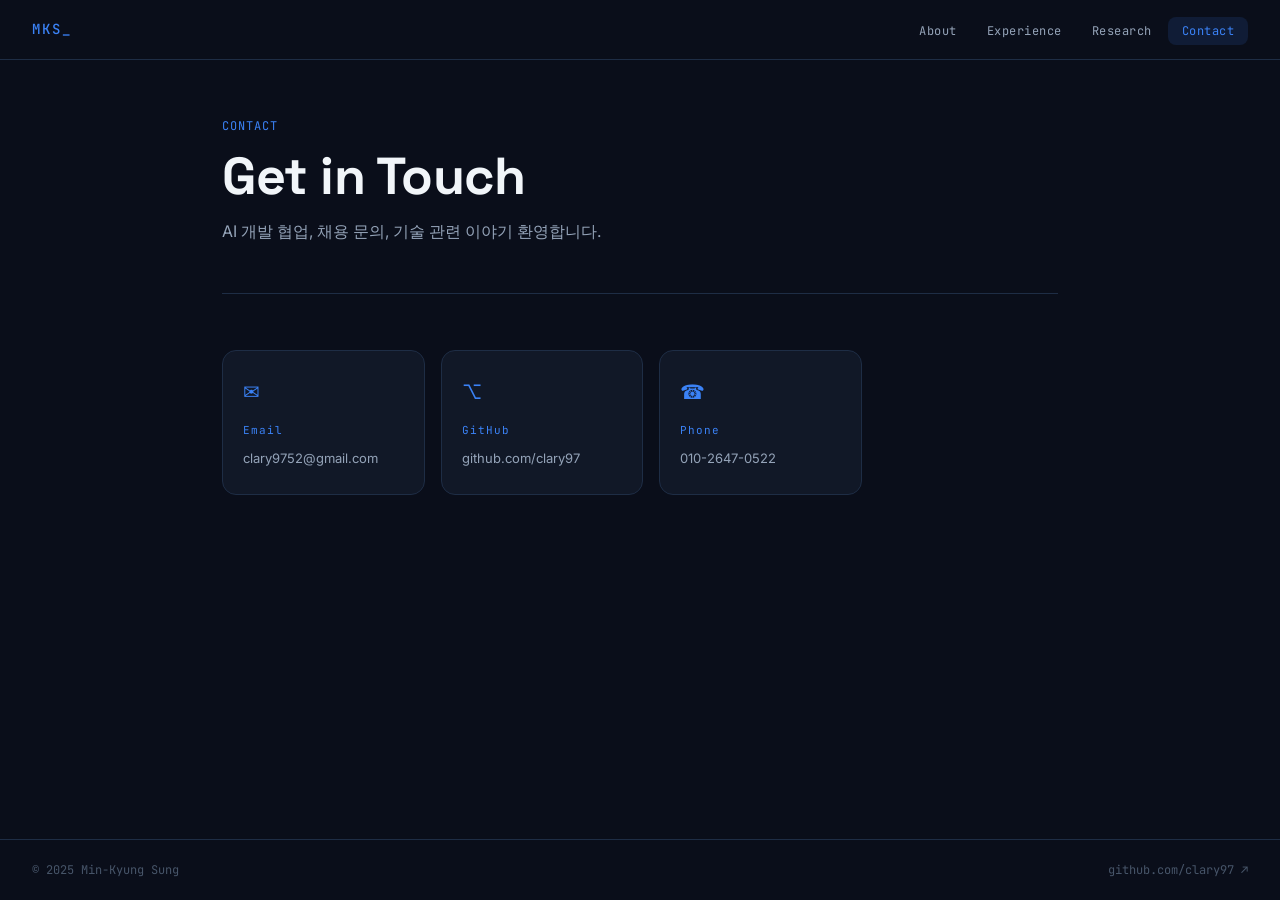
==== contact.html @ da1808c3 "Rename portfolio_contact.html to contact.html" ====
<!DOCTYPE html>
<html lang="en">
<head>
<meta charset="UTF-8">
<meta name="viewport" content="width=device-width, initial-scale=1.0">
<title>Contact — Min-Kyung Sung</title>
<link href="https://fonts.googleapis.com/css2?family=Space+Grotesk:wght@300;400;500;600;700&family=Inter:wght@300;400;500&family=JetBrains+Mono:wght@400;500&display=swap" rel="stylesheet">
<style>
/* ── TOKENS ── */
:root {
  --bg:         #0a0e1a;
  --surface:    #111827;
  --surface-2:  #1a2235;
  --border:     #1e2d45;
  --accent:     #3b82f6;
  --accent-dim: #1d4ed8;
  --accent-glow:#3b82f620;
  --text:       #f1f5f9;
  --text-mid:   #94a3b8;
  --text-faint: #475569;
  --green:      #10b981;
  --mono:       'JetBrains Mono', monospace;
  --sans:       'Inter', sans-serif;
  --display:    'Space Grotesk', sans-serif;
  --radius:     8px;
  --radius-lg:  14px;
}

*, *::before, *::after { box-sizing: border-box; margin: 0; padding: 0; }

html { scroll-behavior: smooth; }

body {
  font-family: var(--sans);
  background: var(--bg);
  color: var(--text);
  font-size: 15px;
  line-height: 1.7;
  -webkit-font-smoothing: antialiased;
  min-height: 100vh;
  display: flex;
  flex-direction: column;
}

main { flex: 1; max-width: 900px; margin: 0 auto; width: 100%; padding: 0 32px 80px; }

/* ── NAV ── */
.nav {
  display: flex;
  align-items: center;
  justify-content: space-between;
  padding: 0 32px;
  height: 60px;
  border-bottom: 1px solid var(--border);
  position: sticky;
  top: 0;
  background: var(--bg);
  z-index: 100;
  backdrop-filter: blur(8px);
}

.nav-logo {
  font-family: var(--mono);
  font-size: 14px;
  font-weight: 500;
  color: var(--accent);
  text-decoration: none;
  letter-spacing: 2px;
}

.nav-links {
  display: flex;
  gap: 2px;
  list-style: none;
}

.nav-links a {
  font-family: var(--mono);
  font-size: 12px;
  color: var(--text-mid);
  text-decoration: none;
  padding: 6px 14px;
  border-radius: var(--radius);
  transition: color 0.15s, background 0.15s;
  letter-spacing: 0.5px;
}

.nav-links a:hover { color: var(--text); background: var(--surface); }
.nav-links a.active { color: var(--accent); background: var(--accent-glow); }

.nav-toggle { display: none; background: none; border: none; color: var(--text-mid); font-size: 18px; cursor: pointer; }

/* ── CURSOR BLINK ── */
.cursor-blink {
  animation: blink 1.1s step-end infinite;
  color: var(--accent);
}
@keyframes blink { 0%, 100% { opacity: 1; } 50% { opacity: 0; } }

/* ── HERO ── */
.hero {
  padding: 80px 0 64px;
  border-bottom: 1px solid var(--border);
  margin-bottom: 64px;
}

.hero-eyebrow {
  display: flex;
  gap: 8px;
  flex-wrap: wrap;
  margin-bottom: 24px;
}

.hero-name {
  font-family: var(--display);
  font-size: clamp(40px, 7vw, 72px);
  font-weight: 700;
  line-height: 1.05;
  letter-spacing: -1px;
  color: var(--text);
  margin-bottom: 20px;
  min-height: 1.1em;
}

.hero-name .accent-char { color: var(--accent); }

.hero-sub {
  font-size: 18px;
  color: var(--text-mid);
  line-height: 1.6;
  margin-bottom: 36px;
  max-width: 480px;
}

.hero-cta {
  display: flex;
  gap: 12px;
  margin-bottom: 56px;
  flex-wrap: wrap;
}

.btn {
  font-family: var(--mono);
  font-size: 13px;
  padding: 10px 22px;
  border-radius: var(--radius);
  text-decoration: none;
  border: none;
  cursor: pointer;
  transition: all 0.15s;
  letter-spacing: 0.5px;
}

.btn-primary {
  background: var(--accent);
  color: #fff;
}
.btn-primary:hover { background: var(--accent-dim); }

.btn-ghost {
  background: transparent;
  color: var(--text-mid);
  border: 1px solid var(--border);
}
.btn-ghost:hover { border-color: var(--accent); color: var(--accent); }

.hero-stats {
  display: flex;
  align-items: center;
  gap: 32px;
}

.stat { display: flex; flex-direction: column; }
.stat-num {
  font-family: var(--display);
  font-size: 28px;
  font-weight: 700;
  color: var(--accent);
  line-height: 1;
}
.stat-label {
  font-family: var(--mono);
  font-size: 11px;
  color: var(--text-faint);
  margin-top: 4px;
  letter-spacing: 0.5px;
}
.stat-divider {
  width: 1px;
  height: 36px;
  background: var(--border);
}

/* ── SECTIONS ── */
.section {
  margin-bottom: 72px;
}

.section-label {
  font-size: 10.5px;
  color: var(--text-faint);
  letter-spacing: 3px;
  margin-bottom: 28px;
  border-bottom: 1px solid var(--border);
  padding-bottom: 10px;
}

/* ── PAGE HERO ── */
.page-hero {
  padding: 56px 0 48px;
  border-bottom: 1px solid var(--border);
  margin-bottom: 56px;
}

.page-eyebrow {
  font-size: 12px;
  color: var(--accent);
  letter-spacing: 1px;
  margin-bottom: 12px;
}

.page-title {
  font-family: var(--display);
  font-size: clamp(32px, 5vw, 52px);
  font-weight: 700;
  line-height: 1.1;
  letter-spacing: -0.5px;
}

.page-subtitle {
  font-size: 16px;
  color: var(--text-mid);
  margin-top: 12px;
}

/* ── PROFILE ── */
.profile-grid {
  display: grid;
  grid-template-columns: 1fr 260px;
  gap: 48px;
  align-items: start;
}

.profile-text p {
  color: var(--text-mid);
  margin-bottom: 14px;
  font-size: 15px;
  line-height: 1.75;
}

.profile-text em { font-style: italic; color: var(--text); }

.profile-motto {
  color: var(--text) !important;
  font-size: 14px !important;
  border-left: 2px solid var(--accent);
  padding-left: 16px !important;
  margin-top: 24px !important;
}

.profile-meta { display: flex; flex-direction: column; gap: 24px; }

.meta-block {
  border: 1px solid var(--border);
  border-radius: var(--radius-lg);
  padding: 16px 18px;
  background: var(--surface);
}

.meta-label {
  font-size: 11px;
  color: var(--accent);
  letter-spacing: 1px;
  margin-bottom: 6px;
}

.meta-value {
  font-family: var(--display);
  font-size: 15px;
  font-weight: 600;
  color: var(--text);
}

.meta-value .accent { color: var(--accent); }

.meta-sub {
  font-size: 12px;
  color: var(--text-faint);
  margin-top: 2px;
}

.gpa-badge {
  display: inline-block;
  margin-top: 8px;
  font-size: 11px;
  color: var(--accent);
  background: var(--accent-glow);
  border: 1px solid var(--accent)40;
  padding: 2px 8px;
  border-radius: 4px;
}

/* ── SKILLS ── */
.skills-grid { display: flex; flex-direction: column; gap: 16px; }

.skill-group { display: grid; grid-template-columns: 120px 1fr; gap: 16px; align-items: start; }

.skill-group-label {
  font-family: var(--mono);
  font-size: 11.5px;
  color: var(--text-faint);
  padding-top: 4px;
  letter-spacing: 0.3px;
}

.tags { display: flex; flex-wrap: wrap; gap: 6px; }

.tag {
  font-family: var(--mono);
  font-size: 11.5px;
  background: var(--surface);
  color: var(--accent);
  border: 1px solid var(--border);
  padding: 3px 10px;
  border-radius: 4px;
  letter-spacing: 0.3px;
}

.tag.tag-sm {
  font-size: 10.5px;
  padding: 2px 8px;
}

/* ── AWARDS ── */
.awards-list { display: flex; flex-direction: column; gap: 16px; }

.award-item {
  display: flex;
  justify-content: space-between;
  align-items: flex-start;
  gap: 24px;
  padding: 16px 20px;
  border: 1px solid var(--border);
  border-radius: var(--radius-lg);
  background: var(--surface);
  transition: border-color 0.15s;
}

.award-item:hover { border-color: var(--accent)60; }

.award-left { display: flex; flex-direction: column; gap: 4px; }

.award-rank {
  font-family: var(--display);
  font-size: 14px;
  font-weight: 600;
  color: var(--accent);
}

.award-desc {
  font-size: 13px;
  color: var(--text-mid);
  line-height: 1.5;
}

.award-date {
  font-size: 11px;
  color: var(--text-faint);
  white-space: nowrap;
  margin-top: 2px;
}

/* ── EXPERIENCE TIMELINE ── */
.exp-entry {
  display: grid;
  grid-template-columns: 110px 1fr;
  gap: 0 32px;
  margin-bottom: 64px;
}

.exp-entry:last-child { margin-bottom: 0; }

.exp-sidebar { display: flex; flex-direction: column; align-items: flex-end; }

.exp-period {
  font-size: 11px;
  color: var(--text-faint);
  text-align: right;
  line-height: 1.6;
  padding-top: 4px;
}

.exp-line {
  flex: 1;
  width: 1px;
  background: var(--border);
  margin: 12px 0 0;
  align-self: center;
  margin-right: -1px;
  position: relative;
}

.exp-main {}

.exp-header {
  display: flex;
  justify-content: space-between;
  align-items: flex-start;
  margin-bottom: 12px;
}

.exp-company {
  font-family: var(--display);
  font-size: 19px;
  font-weight: 600;
  color: var(--text);
}

.exp-role {
  font-size: 12px;
  color: var(--accent);
  letter-spacing: 0.5px;
  margin-top: 3px;
}

.status-badge {
  font-family: var(--mono);
  font-size: 10.5px;
  color: var(--green);
  background: #10b98120;
  border: 1px solid #10b98140;
  padding: 2px 10px;
  border-radius: 20px;
  letter-spacing: 0.5px;
}

.research-focus {
  font-size: 12px;
  color: var(--accent);
  margin-bottom: 20px;
  letter-spacing: 0.3px;
  font-style: italic;
}

.project-card {
  border: 1px solid var(--border);
  border-radius: var(--radius-lg);
  padding: 20px 22px;
  background: var(--surface);
  margin-bottom: 16px;
  transition: border-color 0.15s;
}

.project-card:hover { border-color: var(--accent)50; }
.project-card:last-child { margin-bottom: 0; }

.project-card-header {
  display: flex;
  justify-content: space-between;
  align-items: flex-start;
  gap: 16px;
  margin-bottom: 14px;
  flex-wrap: wrap;
}

.project-name {
  font-family: var(--display);
  font-size: 14px;
  font-weight: 600;
  color: var(--text);
  line-height: 1.4;
}

.project-period {
  display: block;
  font-size: 11px;
  color: var(--text-faint);
  margin-top: 3px;
}

.project-tags { display: flex; flex-wrap: wrap; gap: 5px; }

.bullet-list { list-style: none; display: flex; flex-direction: column; gap: 10px; }

.bullet-list li {
  font-size: 13px;
  color: var(--text-mid);
  line-height: 1.65;
  padding-left: 16px;
  position: relative;
}

.bullet-list li::before {
  content: '▸';
  position: absolute;
  left: 0;
  color: var(--accent);
  font-size: 11px;
  top: 3px;
}

.bullet-title {
  display: inline;
  font-weight: 600;
  color: var(--text);
  margin-right: 6px;
}

.metrics-row {
  display: flex;
  gap: 24px;
  margin-top: 16px;
  padding-top: 16px;
  border-top: 1px solid var(--border);
  flex-wrap: wrap;
}

.metric { display: flex; flex-direction: column; }

.metric-val {
  font-family: var(--display);
  font-size: 20px;
  font-weight: 700;
  color: var(--accent);
  line-height: 1;
}

.metric-label {
  font-family: var(--mono);
  font-size: 10.5px;
  color: var(--text-faint);
  margin-top: 3px;
  letter-spacing: 0.3px;
}

/* ── PUBLICATIONS ── */
.pub-filters {
  display: flex;
  gap: 6px;
  margin-bottom: 32px;
  flex-wrap: wrap;
}

.filter-btn {
  font-family: var(--mono);
  font-size: 12px;
  background: transparent;
  color: var(--text-mid);
  border: 1px solid var(--border);
  padding: 6px 16px;
  border-radius: var(--radius);
  cursor: pointer;
  transition: all 0.15s;
  letter-spacing: 0.5px;
}

.filter-btn:hover { border-color: var(--accent)60; color: var(--text); }
.filter-btn.active { background: var(--accent-glow); border-color: var(--accent)60; color: var(--accent); }

.pub-list { display: flex; flex-direction: column; gap: 2px; }

.pub-item {
  display: grid;
  grid-template-columns: 36px 1fr;
  gap: 20px;
  padding: 20px;
  border-radius: var(--radius-lg);
  border: 1px solid transparent;
  transition: all 0.15s;
  align-items: start;
}

.pub-item:hover { background: var(--surface); border-color: var(--border); }
.pub-item.hidden { display: none; }

.pub-number {
  font-size: 12px;
  color: var(--text-faint);
  padding-top: 2px;
}

.pub-venue-row {
  display: flex;
  align-items: baseline;
  gap: 10px;
  margin-bottom: 6px;
}

.pub-venue {
  font-family: var(--mono);
  font-size: 11px;
  padding: 2px 8px;
  border-radius: 4px;
  font-style: italic;
  letter-spacing: 0.3px;
}

.pub-venue.journal { background: var(--accent-glow); color: var(--accent); border: 1px solid var(--accent)30; }
.pub-venue.conference { background: #7c3aed20; color: #a78bfa; border: 1px solid #7c3aed30; }

.pub-year {
  font-size: 11px;
  color: var(--text-faint);
}

.pub-title {
  font-family: var(--display);
  font-size: 14px;
  font-weight: 500;
  color: var(--text);
  line-height: 1.5;
  margin-bottom: 6px;
}

.pub-authors {
  font-size: 12px;
  color: var(--text-faint);
  line-height: 1.5;
}

.pub-authors strong { color: var(--text); font-weight: 600; }

/* ── CONTACT ── */
.contact-section { max-width: 640px; }

.contact-grid {
  display: grid;
  grid-template-columns: repeat(3, 1fr);
  gap: 16px;
}

.contact-card {
  display: flex;
  flex-direction: column;
  align-items: flex-start;
  gap: 8px;
  padding: 24px 20px;
  border: 1px solid var(--border);
  border-radius: var(--radius-lg);
  background: var(--surface);
  text-decoration: none;
  transition: all 0.15s;
}

.contact-card:not(.no-link):hover {
  border-color: var(--accent)60;
  background: var(--surface-2);
}

.contact-icon {
  font-size: 20px;
  color: var(--accent);
  margin-bottom: 4px;
}

.contact-label {
  font-size: 11px;
  color: var(--accent);
  letter-spacing: 1px;
}

.contact-value {
  font-size: 13px;
  color: var(--text-mid);
  word-break: break-all;
}

/* ── FOOTER ── */
.footer {
  border-top: 1px solid var(--border);
  padding: 20px 32px;
  display: flex;
  justify-content: space-between;
  align-items: center;
  font-size: 12px;
  color: var(--text-faint);
}

.footer-link {
  color: var(--text-faint);
  text-decoration: none;
  transition: color 0.15s;
}

.footer-link:hover { color: var(--accent); }

/* ── UTIL ── */
.mono { font-family: var(--mono); }
.tag-pill {
  font-size: 11px;
  background: var(--surface);
  color: var(--text-mid);
  border: 1px solid var(--border);
  padding: 3px 10px;
  border-radius: 20px;
  letter-spacing: 0.3px;
}
.accent { color: var(--accent); }

/* ── RESPONSIVE ── */
@media (max-width: 680px) {
  main { padding: 0 20px 60px; }
  .nav { padding: 0 20px; }
  .nav-links { display: none; }
  .nav-links.open { display: flex; flex-direction: column; position: fixed; top: 60px; left: 0; right: 0; background: var(--bg); padding: 16px; border-bottom: 1px solid var(--border); z-index: 99; }
  .nav-toggle { display: block; }
  .profile-grid { grid-template-columns: 1fr; }
  .exp-entry { grid-template-columns: 1fr; }
  .exp-sidebar { flex-direction: row; align-items: center; gap: 12px; margin-bottom: 16px; }
  .exp-period { text-align: left; }
  .exp-line { flex: 1; height: 1px; width: auto; margin: 0; }
  .contact-grid { grid-template-columns: 1fr; }
  .hero-stats { flex-wrap: wrap; gap: 20px; }
  .footer { flex-direction: column; gap: 8px; text-align: center; }
}

</style>
</head>
<body>

<nav class="nav">
  <a href="index.html" class="nav-logo">MKS<span class="cursor-blink">_</span></a>
  <ul class="nav-links">
    <li><a href="index.html">About</a></li>
    <li><a href="experience.html">Experience</a></li>
    <li><a href="research.html">Research</a></li>
    <li><a href="contact.html" class="active">Contact</a></li>
  </ul>
  <button class="nav-toggle" aria-label="menu">☰</button>
</nav>

<main>
  <section class="page-hero">
    <div class="mono page-eyebrow">CONTACT</div>
    <h1 class="page-title">Get in Touch</h1>
    <p class="page-subtitle">AI 개발 협업, 채용 문의, 기술 관련 이야기 환영합니다.</p>
  </section>

  <section class="section contact-section">
    <div class="contact-grid">
      <a href="mailto:clary9752@gmail.com" class="contact-card">
        <div class="contact-icon">✉</div>
        <div class="contact-label mono">Email</div>
        <div class="contact-value">clary9752@gmail.com</div>
      </a>
      <a href="https://github.com/clary97" target="_blank" class="contact-card">
        <div class="contact-icon">⌥</div>
        <div class="contact-label mono">GitHub</div>
        <div class="contact-value">github.com/clary97</div>
      </a>
      <div class="contact-card no-link">
        <div class="contact-icon">☎</div>
        <div class="contact-label mono">Phone</div>
        <div class="contact-value">010-2647-0522</div>
      </div>
    </div>
  </section>
</main>

<footer class="footer">
  <span class="mono">© 2025 Min-Kyung Sung</span>
  <a href="https://github.com/clary97" target="_blank" class="mono footer-link">github.com/clary97 ↗</a>
</footer>

<script>
// Typewriter effect for hero name
const el = document.getElementById('hero-name');
if (el) {
  const text = 'Min-Kyung Sung';
  let i = 0;
  const type = () => {
    if (i <= text.length) {
      el.innerHTML = text.slice(0, i) + '<span class="cursor-blink">_</span>';
      i++;
      setTimeout(type, i === 1 ? 400 : 60);
    } else {
      setTimeout(() => {
        el.innerHTML = text + '<span class="accent-char">.</span>';
      }, 800);
    }
  };
  setTimeout(type, 300);
}

// Publication filter
document.querySelectorAll('.filter-btn').forEach(btn => {
  btn.addEventListener('click', () => {
    document.querySelectorAll('.filter-btn').forEach(b => b.classList.remove('active'));
    btn.classList.add('active');
    const filter = btn.dataset.filter;
    document.querySelectorAll('.pub-item').forEach(item => {
      item.classList.toggle('hidden', filter !== 'all' && item.dataset.type !== filter);
    });
  });
});

// Mobile nav toggle
const toggle = document.querySelector('.nav-toggle');
const links  = document.querySelector('.nav-links');
if (toggle && links) {
  toggle.addEventListener('click', () => links.classList.toggle('open'));
  document.addEventListener('click', e => {
    if (!toggle.contains(e.target) && !links.contains(e.target)) {
      links.classList.remove('open');
    }
  });
}

</script>
</body>
</html>
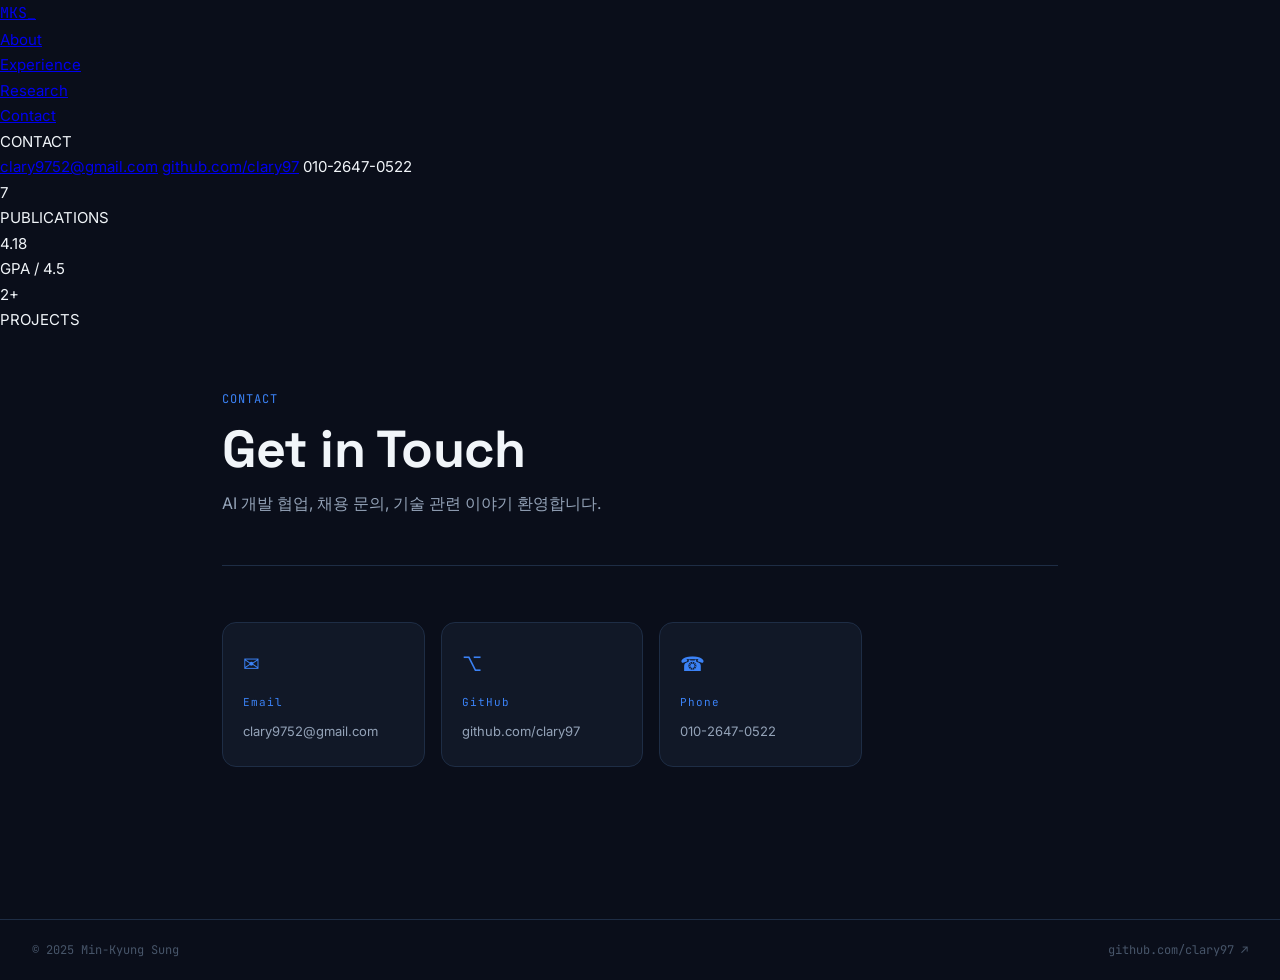
==== commit d7df510d: "Update contact.html" ====
--- a/contact.html
+++ b/contact.html
@@ -4,738 +4,36 @@
 <meta charset="UTF-8">
 <meta name="viewport" content="width=device-width, initial-scale=1.0">
 <title>Contact — Min-Kyung Sung</title>
-<link href="https://fonts.googleapis.com/css2?family=Space+Grotesk:wght@300;400;500;600;700&family=Inter:wght@300;400;500&family=JetBrains+Mono:wght@400;500&display=swap" rel="stylesheet">
-<style>
-/* ── TOKENS ── */
-:root {
-  --bg:         #0a0e1a;
-  --surface:    #111827;
-  --surface-2:  #1a2235;
-  --border:     #1e2d45;
-  --accent:     #3b82f6;
-  --accent-dim: #1d4ed8;
-  --accent-glow:#3b82f620;
-  --text:       #f1f5f9;
-  --text-mid:   #94a3b8;
-  --text-faint: #475569;
-  --green:      #10b981;
-  --mono:       'JetBrains Mono', monospace;
-  --sans:       'Inter', sans-serif;
-  --display:    'Space Grotesk', sans-serif;
-  --radius:     8px;
-  --radius-lg:  14px;
-}
-
-*, *::before, *::after { box-sizing: border-box; margin: 0; padding: 0; }
-
-html { scroll-behavior: smooth; }
-
-body {
-  font-family: var(--sans);
-  background: var(--bg);
-  color: var(--text);
-  font-size: 15px;
-  line-height: 1.7;
-  -webkit-font-smoothing: antialiased;
-  min-height: 100vh;
-  display: flex;
-  flex-direction: column;
-}
-
-main { flex: 1; max-width: 900px; margin: 0 auto; width: 100%; padding: 0 32px 80px; }
-
-/* ── NAV ── */
-.nav {
-  display: flex;
-  align-items: center;
-  justify-content: space-between;
-  padding: 0 32px;
-  height: 60px;
-  border-bottom: 1px solid var(--border);
-  position: sticky;
-  top: 0;
-  background: var(--bg);
-  z-index: 100;
-  backdrop-filter: blur(8px);
-}
-
-.nav-logo {
-  font-family: var(--mono);
-  font-size: 14px;
-  font-weight: 500;
-  color: var(--accent);
-  text-decoration: none;
-  letter-spacing: 2px;
-}
-
-.nav-links {
-  display: flex;
-  gap: 2px;
-  list-style: none;
-}
-
-.nav-links a {
-  font-family: var(--mono);
-  font-size: 12px;
-  color: var(--text-mid);
-  text-decoration: none;
-  padding: 6px 14px;
-  border-radius: var(--radius);
-  transition: color 0.15s, background 0.15s;
-  letter-spacing: 0.5px;
-}
-
-.nav-links a:hover { color: var(--text); background: var(--surface); }
-.nav-links a.active { color: var(--accent); background: var(--accent-glow); }
-
-.nav-toggle { display: none; background: none; border: none; color: var(--text-mid); font-size: 18px; cursor: pointer; }
-
-/* ── CURSOR BLINK ── */
-.cursor-blink {
-  animation: blink 1.1s step-end infinite;
-  color: var(--accent);
-}
-@keyframes blink { 0%, 100% { opacity: 1; } 50% { opacity: 0; } }
-
-/* ── HERO ── */
-.hero {
-  padding: 80px 0 64px;
-  border-bottom: 1px solid var(--border);
-  margin-bottom: 64px;
-}
-
-.hero-eyebrow {
-  display: flex;
-  gap: 8px;
-  flex-wrap: wrap;
-  margin-bottom: 24px;
-}
-
-.hero-name {
-  font-family: var(--display);
-  font-size: clamp(40px, 7vw, 72px);
-  font-weight: 700;
-  line-height: 1.05;
-  letter-spacing: -1px;
-  color: var(--text);
-  margin-bottom: 20px;
-  min-height: 1.1em;
-}
-
-.hero-name .accent-char { color: var(--accent); }
-
-.hero-sub {
-  font-size: 18px;
-  color: var(--text-mid);
-  line-height: 1.6;
-  margin-bottom: 36px;
-  max-width: 480px;
-}
-
-.hero-cta {
-  display: flex;
-  gap: 12px;
-  margin-bottom: 56px;
-  flex-wrap: wrap;
-}
-
-.btn {
-  font-family: var(--mono);
-  font-size: 13px;
-  padding: 10px 22px;
-  border-radius: var(--radius);
-  text-decoration: none;
-  border: none;
-  cursor: pointer;
-  transition: all 0.15s;
-  letter-spacing: 0.5px;
-}
-
-.btn-primary {
-  background: var(--accent);
-  color: #fff;
-}
-.btn-primary:hover { background: var(--accent-dim); }
-
-.btn-ghost {
-  background: transparent;
-  color: var(--text-mid);
-  border: 1px solid var(--border);
-}
-.btn-ghost:hover { border-color: var(--accent); color: var(--accent); }
-
-.hero-stats {
-  display: flex;
-  align-items: center;
-  gap: 32px;
-}
-
-.stat { display: flex; flex-direction: column; }
-.stat-num {
-  font-family: var(--display);
-  font-size: 28px;
-  font-weight: 700;
-  color: var(--accent);
-  line-height: 1;
-}
-.stat-label {
-  font-family: var(--mono);
-  font-size: 11px;
-  color: var(--text-faint);
-  margin-top: 4px;
-  letter-spacing: 0.5px;
-}
-.stat-divider {
-  width: 1px;
-  height: 36px;
-  background: var(--border);
-}
-
-/* ── SECTIONS ── */
-.section {
-  margin-bottom: 72px;
-}
-
-.section-label {
-  font-size: 10.5px;
-  color: var(--text-faint);
-  letter-spacing: 3px;
-  margin-bottom: 28px;
-  border-bottom: 1px solid var(--border);
-  padding-bottom: 10px;
-}
-
-/* ── PAGE HERO ── */
-.page-hero {
-  padding: 56px 0 48px;
-  border-bottom: 1px solid var(--border);
-  margin-bottom: 56px;
-}
-
-.page-eyebrow {
-  font-size: 12px;
-  color: var(--accent);
-  letter-spacing: 1px;
-  margin-bottom: 12px;
-}
-
-.page-title {
-  font-family: var(--display);
-  font-size: clamp(32px, 5vw, 52px);
-  font-weight: 700;
-  line-height: 1.1;
-  letter-spacing: -0.5px;
-}
-
-.page-subtitle {
-  font-size: 16px;
-  color: var(--text-mid);
-  margin-top: 12px;
-}
-
-/* ── PROFILE ── */
-.profile-grid {
-  display: grid;
-  grid-template-columns: 1fr 260px;
-  gap: 48px;
-  align-items: start;
-}
-
-.profile-text p {
-  color: var(--text-mid);
-  margin-bottom: 14px;
-  font-size: 15px;
-  line-height: 1.75;
-}
-
-.profile-text em { font-style: italic; color: var(--text); }
-
-.profile-motto {
-  color: var(--text) !important;
-  font-size: 14px !important;
-  border-left: 2px solid var(--accent);
-  padding-left: 16px !important;
-  margin-top: 24px !important;
-}
-
-.profile-meta { display: flex; flex-direction: column; gap: 24px; }
-
-.meta-block {
-  border: 1px solid var(--border);
-  border-radius: var(--radius-lg);
-  padding: 16px 18px;
-  background: var(--surface);
-}
-
-.meta-label {
-  font-size: 11px;
-  color: var(--accent);
-  letter-spacing: 1px;
-  margin-bottom: 6px;
-}
-
-.meta-value {
-  font-family: var(--display);
-  font-size: 15px;
-  font-weight: 600;
-  color: var(--text);
-}
-
-.meta-value .accent { color: var(--accent); }
-
-.meta-sub {
-  font-size: 12px;
-  color: var(--text-faint);
-  margin-top: 2px;
-}
-
-.gpa-badge {
-  display: inline-block;
-  margin-top: 8px;
-  font-size: 11px;
-  color: var(--accent);
-  background: var(--accent-glow);
-  border: 1px solid var(--accent)40;
-  padding: 2px 8px;
-  border-radius: 4px;
-}
-
-/* ── SKILLS ── */
-.skills-grid { display: flex; flex-direction: column; gap: 16px; }
-
-.skill-group { display: grid; grid-template-columns: 120px 1fr; gap: 16px; align-items: start; }
-
-.skill-group-label {
-  font-family: var(--mono);
-  font-size: 11.5px;
-  color: var(--text-faint);
-  padding-top: 4px;
-  letter-spacing: 0.3px;
-}
-
-.tags { display: flex; flex-wrap: wrap; gap: 6px; }
-
-.tag {
-  font-family: var(--mono);
-  font-size: 11.5px;
-  background: var(--surface);
-  color: var(--accent);
-  border: 1px solid var(--border);
-  padding: 3px 10px;
-  border-radius: 4px;
-  letter-spacing: 0.3px;
-}
-
-.tag.tag-sm {
-  font-size: 10.5px;
-  padding: 2px 8px;
-}
-
-/* ── AWARDS ── */
-.awards-list { display: flex; flex-direction: column; gap: 16px; }
-
-.award-item {
-  display: flex;
-  justify-content: space-between;
-  align-items: flex-start;
-  gap: 24px;
-  padding: 16px 20px;
-  border: 1px solid var(--border);
-  border-radius: var(--radius-lg);
-  background: var(--surface);
-  transition: border-color 0.15s;
-}
-
-.award-item:hover { border-color: var(--accent)60; }
-
-.award-left { display: flex; flex-direction: column; gap: 4px; }
-
-.award-rank {
-  font-family: var(--display);
-  font-size: 14px;
-  font-weight: 600;
-  color: var(--accent);
-}
-
-.award-desc {
-  font-size: 13px;
-  color: var(--text-mid);
-  line-height: 1.5;
-}
-
-.award-date {
-  font-size: 11px;
-  color: var(--text-faint);
-  white-space: nowrap;
-  margin-top: 2px;
-}
-
-/* ── EXPERIENCE TIMELINE ── */
-.exp-entry {
-  display: grid;
-  grid-template-columns: 110px 1fr;
-  gap: 0 32px;
-  margin-bottom: 64px;
-}
-
-.exp-entry:last-child { margin-bottom: 0; }
-
-.exp-sidebar { display: flex; flex-direction: column; align-items: flex-end; }
-
-.exp-period {
-  font-size: 11px;
-  color: var(--text-faint);
-  text-align: right;
-  line-height: 1.6;
-  padding-top: 4px;
-}
-
-.exp-line {
-  flex: 1;
-  width: 1px;
-  background: var(--border);
-  margin: 12px 0 0;
-  align-self: center;
-  margin-right: -1px;
-  position: relative;
-}
-
-.exp-main {}
-
-.exp-header {
-  display: flex;
-  justify-content: space-between;
-  align-items: flex-start;
-  margin-bottom: 12px;
-}
-
-.exp-company {
-  font-family: var(--display);
-  font-size: 19px;
-  font-weight: 600;
-  color: var(--text);
-}
-
-.exp-role {
-  font-size: 12px;
-  color: var(--accent);
-  letter-spacing: 0.5px;
-  margin-top: 3px;
-}
-
-.status-badge {
-  font-family: var(--mono);
-  font-size: 10.5px;
-  color: var(--green);
-  background: #10b98120;
-  border: 1px solid #10b98140;
-  padding: 2px 10px;
-  border-radius: 20px;
-  letter-spacing: 0.5px;
-}
-
-.research-focus {
-  font-size: 12px;
-  color: var(--accent);
-  margin-bottom: 20px;
-  letter-spacing: 0.3px;
-  font-style: italic;
-}
-
-.project-card {
-  border: 1px solid var(--border);
-  border-radius: var(--radius-lg);
-  padding: 20px 22px;
-  background: var(--surface);
-  margin-bottom: 16px;
-  transition: border-color 0.15s;
-}
-
-.project-card:hover { border-color: var(--accent)50; }
-.project-card:last-child { margin-bottom: 0; }
-
-.project-card-header {
-  display: flex;
-  justify-content: space-between;
-  align-items: flex-start;
-  gap: 16px;
-  margin-bottom: 14px;
-  flex-wrap: wrap;
-}
-
-.project-name {
-  font-family: var(--display);
-  font-size: 14px;
-  font-weight: 600;
-  color: var(--text);
-  line-height: 1.4;
-}
-
-.project-period {
-  display: block;
-  font-size: 11px;
-  color: var(--text-faint);
-  margin-top: 3px;
-}
-
-.project-tags { display: flex; flex-wrap: wrap; gap: 5px; }
-
-.bullet-list { list-style: none; display: flex; flex-direction: column; gap: 10px; }
-
-.bullet-list li {
-  font-size: 13px;
-  color: var(--text-mid);
-  line-height: 1.65;
-  padding-left: 16px;
-  position: relative;
-}
-
-.bullet-list li::before {
-  content: '▸';
-  position: absolute;
-  left: 0;
-  color: var(--accent);
-  font-size: 11px;
-  top: 3px;
-}
-
-.bullet-title {
-  display: inline;
-  font-weight: 600;
-  color: var(--text);
-  margin-right: 6px;
-}
-
-.metrics-row {
-  display: flex;
-  gap: 24px;
-  margin-top: 16px;
-  padding-top: 16px;
-  border-top: 1px solid var(--border);
-  flex-wrap: wrap;
-}
-
-.metric { display: flex; flex-direction: column; }
-
-.metric-val {
-  font-family: var(--display);
-  font-size: 20px;
-  font-weight: 700;
-  color: var(--accent);
-  line-height: 1;
-}
-
-.metric-label {
-  font-family: var(--mono);
-  font-size: 10.5px;
-  color: var(--text-faint);
-  margin-top: 3px;
-  letter-spacing: 0.3px;
-}
-
-/* ── PUBLICATIONS ── */
-.pub-filters {
-  display: flex;
-  gap: 6px;
-  margin-bottom: 32px;
-  flex-wrap: wrap;
-}
-
-.filter-btn {
-  font-family: var(--mono);
-  font-size: 12px;
-  background: transparent;
-  color: var(--text-mid);
-  border: 1px solid var(--border);
-  padding: 6px 16px;
-  border-radius: var(--radius);
-  cursor: pointer;
-  transition: all 0.15s;
-  letter-spacing: 0.5px;
-}
-
-.filter-btn:hover { border-color: var(--accent)60; color: var(--text); }
-.filter-btn.active { background: var(--accent-glow); border-color: var(--accent)60; color: var(--accent); }
-
-.pub-list { display: flex; flex-direction: column; gap: 2px; }
-
-.pub-item {
-  display: grid;
-  grid-template-columns: 36px 1fr;
-  gap: 20px;
-  padding: 20px;
-  border-radius: var(--radius-lg);
-  border: 1px solid transparent;
-  transition: all 0.15s;
-  align-items: start;
-}
-
-.pub-item:hover { background: var(--surface); border-color: var(--border); }
-.pub-item.hidden { display: none; }
-
-.pub-number {
-  font-size: 12px;
-  color: var(--text-faint);
-  padding-top: 2px;
-}
-
-.pub-venue-row {
-  display: flex;
-  align-items: baseline;
-  gap: 10px;
-  margin-bottom: 6px;
-}
-
-.pub-venue {
-  font-family: var(--mono);
-  font-size: 11px;
-  padding: 2px 8px;
-  border-radius: 4px;
-  font-style: italic;
-  letter-spacing: 0.3px;
-}
-
-.pub-venue.journal { background: var(--accent-glow); color: var(--accent); border: 1px solid var(--accent)30; }
-.pub-venue.conference { background: #7c3aed20; color: #a78bfa; border: 1px solid #7c3aed30; }
-
-.pub-year {
-  font-size: 11px;
-  color: var(--text-faint);
-}
-
-.pub-title {
-  font-family: var(--display);
-  font-size: 14px;
-  font-weight: 500;
-  color: var(--text);
-  line-height: 1.5;
-  margin-bottom: 6px;
-}
-
-.pub-authors {
-  font-size: 12px;
-  color: var(--text-faint);
-  line-height: 1.5;
-}
-
-.pub-authors strong { color: var(--text); font-weight: 600; }
-
-/* ── CONTACT ── */
-.contact-section { max-width: 640px; }
-
-.contact-grid {
-  display: grid;
-  grid-template-columns: repeat(3, 1fr);
-  gap: 16px;
-}
-
-.contact-card {
-  display: flex;
-  flex-direction: column;
-  align-items: flex-start;
-  gap: 8px;
-  padding: 24px 20px;
-  border: 1px solid var(--border);
-  border-radius: var(--radius-lg);
-  background: var(--surface);
-  text-decoration: none;
-  transition: all 0.15s;
-}
-
-.contact-card:not(.no-link):hover {
-  border-color: var(--accent)60;
-  background: var(--surface-2);
-}
-
-.contact-icon {
-  font-size: 20px;
-  color: var(--accent);
-  margin-bottom: 4px;
-}
-
-.contact-label {
-  font-size: 11px;
-  color: var(--accent);
-  letter-spacing: 1px;
-}
-
-.contact-value {
-  font-size: 13px;
-  color: var(--text-mid);
-  word-break: break-all;
-}
-
-/* ── FOOTER ── */
-.footer {
-  border-top: 1px solid var(--border);
-  padding: 20px 32px;
-  display: flex;
-  justify-content: space-between;
-  align-items: center;
-  font-size: 12px;
-  color: var(--text-faint);
-}
-
-.footer-link {
-  color: var(--text-faint);
-  text-decoration: none;
-  transition: color 0.15s;
-}
-
-.footer-link:hover { color: var(--accent); }
-
-/* ── UTIL ── */
-.mono { font-family: var(--mono); }
-.tag-pill {
-  font-size: 11px;
-  background: var(--surface);
-  color: var(--text-mid);
-  border: 1px solid var(--border);
-  padding: 3px 10px;
-  border-radius: 20px;
-  letter-spacing: 0.3px;
-}
-.accent { color: var(--accent); }
-
-/* ── RESPONSIVE ── */
-@media (max-width: 680px) {
-  main { padding: 0 20px 60px; }
-  .nav { padding: 0 20px; }
-  .nav-links { display: none; }
-  .nav-links.open { display: flex; flex-direction: column; position: fixed; top: 60px; left: 0; right: 0; background: var(--bg); padding: 16px; border-bottom: 1px solid var(--border); z-index: 99; }
-  .nav-toggle { display: block; }
-  .profile-grid { grid-template-columns: 1fr; }
-  .exp-entry { grid-template-columns: 1fr; }
-  .exp-sidebar { flex-direction: row; align-items: center; gap: 12px; margin-bottom: 16px; }
-  .exp-period { text-align: left; }
-  .exp-line { flex: 1; height: 1px; width: auto; margin: 0; }
-  .contact-grid { grid-template-columns: 1fr; }
-  .hero-stats { flex-wrap: wrap; gap: 20px; }
-  .footer { flex-direction: column; gap: 8px; text-align: center; }
-}
-
-</style>
+<link href="https://fonts.googleapis.com/css2?family=Space+Grotesk:wght@400;500;600;700&family=Inter:wght@300;400;500&family=JetBrains+Mono:wght@400;500&display=swap" rel="stylesheet">
+<link rel="stylesheet" href="css/main.css">
 </head>
-<body>
-
-<nav class="nav">
-  <a href="index.html" class="nav-logo">MKS<span class="cursor-blink">_</span></a>
-  <ul class="nav-links">
+<body><aside class="sidebar">
+  <a href="index.html" class="side-logo mono">MKS_</a>
+  <ul class="side-nav">
     <li><a href="index.html">About</a></li>
     <li><a href="experience.html">Experience</a></li>
     <li><a href="research.html">Research</a></li>
     <li><a href="contact.html" class="active">Contact</a></li>
   </ul>
-  <button class="nav-toggle" aria-label="menu">☰</button>
-</nav>
-
+  <div class="side-divider"></div>
+  <div class="side-section-label">CONTACT</div>
+  <div class="side-contact">
+    <a href="mailto:clary9752@gmail.com">clary9752@gmail.com</a>
+    <a href="https://github.com/clary97" target="_blank">github.com/clary97</a>
+    <span>010-2647-0522</span>
+  </div>
+  <div class="side-stats">
+    <div><div class="side-stat-num">7</div><div class="side-stat-label">PUBLICATIONS</div></div>
+    <div><div class="side-stat-num">4.18</div><div class="side-stat-label">GPA / 4.5</div></div>
+    <div><div class="side-stat-num">2+</div><div class="side-stat-label">PROJECTS</div></div>
+  </div>
+</aside>
 <main>
   <section class="page-hero">
-    <div class="mono page-eyebrow">CONTACT</div>
+    <div class="page-eyebrow mono">CONTACT</div>
     <h1 class="page-title">Get in Touch</h1>
     <p class="page-subtitle">AI 개발 협업, 채용 문의, 기술 관련 이야기 환영합니다.</p>
   </section>
-
   <section class="section contact-section">
     <div class="contact-grid">
       <a href="mailto:clary9752@gmail.com" class="contact-card">
@@ -756,56 +54,10 @@
     </div>
   </section>
 </main>
-
 <footer class="footer">
   <span class="mono">© 2025 Min-Kyung Sung</span>
   <a href="https://github.com/clary97" target="_blank" class="mono footer-link">github.com/clary97 ↗</a>
 </footer>
-
-<script>
-// Typewriter effect for hero name
-const el = document.getElementById('hero-name');
-if (el) {
-  const text = 'Min-Kyung Sung';
-  let i = 0;
-  const type = () => {
-    if (i <= text.length) {
-      el.innerHTML = text.slice(0, i) + '<span class="cursor-blink">_</span>';
-      i++;
-      setTimeout(type, i === 1 ? 400 : 60);
-    } else {
-      setTimeout(() => {
-        el.innerHTML = text + '<span class="accent-char">.</span>';
-      }, 800);
-    }
-  };
-  setTimeout(type, 300);
-}
-
-// Publication filter
-document.querySelectorAll('.filter-btn').forEach(btn => {
-  btn.addEventListener('click', () => {
-    document.querySelectorAll('.filter-btn').forEach(b => b.classList.remove('active'));
-    btn.classList.add('active');
-    const filter = btn.dataset.filter;
-    document.querySelectorAll('.pub-item').forEach(item => {
-      item.classList.toggle('hidden', filter !== 'all' && item.dataset.type !== filter);
-    });
-  });
-});
-
-// Mobile nav toggle
-const toggle = document.querySelector('.nav-toggle');
-const links  = document.querySelector('.nav-links');
-if (toggle && links) {
-  toggle.addEventListener('click', () => links.classList.toggle('open'));
-  document.addEventListener('click', e => {
-    if (!toggle.contains(e.target) && !links.contains(e.target)) {
-      links.classList.remove('open');
-    }
-  });
-}
-
-</script>
+<script src="js/main.js"></script>
 </body>
 </html>
--- a/css/main.css
+++ b/css/main.css
@@ -0,0 +1,705 @@
+/* ── TOKENS ── */
+:root {
+  --bg:         #0a0e1a;
+  --surface:    #111827;
+  --surface-2:  #1a2235;
+  --border:     #1e2d45;
+  --accent:     #3b82f6;
+  --accent-dim: #1d4ed8;
+  --accent-glow:#3b82f620;
+  --text:       #f1f5f9;
+  --text-mid:   #94a3b8;
+  --text-faint: #475569;
+  --green:      #10b981;
+  --mono:       'JetBrains Mono', monospace;
+  --sans:       'Inter', sans-serif;
+  --display:    'Space Grotesk', sans-serif;
+  --radius:     8px;
+  --radius-lg:  14px;
+}
+
+*, *::before, *::after { box-sizing: border-box; margin: 0; padding: 0; }
+
+html { scroll-behavior: smooth; }
+
+body {
+  font-family: var(--sans);
+  background: var(--bg);
+  color: var(--text);
+  font-size: 15px;
+  line-height: 1.7;
+  -webkit-font-smoothing: antialiased;
+  min-height: 100vh;
+  display: flex;
+  flex-direction: column;
+}
+
+main { flex: 1; max-width: 900px; margin: 0 auto; width: 100%; padding: 0 32px 80px; }
+
+/* ── NAV ── */
+.nav {
+  display: flex;
+  align-items: center;
+  justify-content: space-between;
+  padding: 0 32px;
+  height: 60px;
+  border-bottom: 1px solid var(--border);
+  position: sticky;
+  top: 0;
+  background: var(--bg);
+  z-index: 100;
+  backdrop-filter: blur(8px);
+}
+
+.nav-logo {
+  font-family: var(--mono);
+  font-size: 14px;
+  font-weight: 500;
+  color: var(--accent);
+  text-decoration: none;
+  letter-spacing: 2px;
+}
+
+.nav-links {
+  display: flex;
+  gap: 2px;
+  list-style: none;
+}
+
+.nav-links a {
+  font-family: var(--mono);
+  font-size: 12px;
+  color: var(--text-mid);
+  text-decoration: none;
+  padding: 6px 14px;
+  border-radius: var(--radius);
+  transition: color 0.15s, background 0.15s;
+  letter-spacing: 0.5px;
+}
+
+.nav-links a:hover { color: var(--text); background: var(--surface); }
+.nav-links a.active { color: var(--accent); background: var(--accent-glow); }
+
+.nav-toggle { display: none; background: none; border: none; color: var(--text-mid); font-size: 18px; cursor: pointer; }
+
+/* ── CURSOR BLINK ── */
+.cursor-blink {
+  animation: blink 1.1s step-end infinite;
+  color: var(--accent);
+}
+@keyframes blink { 0%, 100% { opacity: 1; } 50% { opacity: 0; } }
+
+/* ── HERO ── */
+.hero {
+  padding: 80px 0 64px;
+  border-bottom: 1px solid var(--border);
+  margin-bottom: 64px;
+}
+
+.hero-eyebrow {
+  display: flex;
+  gap: 8px;
+  flex-wrap: wrap;
+  margin-bottom: 24px;
+}
+
+.hero-name {
+  font-family: var(--display);
+  font-size: clamp(40px, 7vw, 72px);
+  font-weight: 700;
+  line-height: 1.05;
+  letter-spacing: -1px;
+  color: var(--text);
+  margin-bottom: 20px;
+  min-height: 1.1em;
+}
+
+.hero-name .accent-char { color: var(--accent); }
+
+.hero-sub {
+  font-size: 18px;
+  color: var(--text-mid);
+  line-height: 1.6;
+  margin-bottom: 36px;
+  max-width: 480px;
+}
+
+.hero-cta {
+  display: flex;
+  gap: 12px;
+  margin-bottom: 56px;
+  flex-wrap: wrap;
+}
+
+.btn {
+  font-family: var(--mono);
+  font-size: 13px;
+  padding: 10px 22px;
+  border-radius: var(--radius);
+  text-decoration: none;
+  border: none;
+  cursor: pointer;
+  transition: all 0.15s;
+  letter-spacing: 0.5px;
+}
+
+.btn-primary {
+  background: var(--accent);
+  color: #fff;
+}
+.btn-primary:hover { background: var(--accent-dim); }
+
+.btn-ghost {
+  background: transparent;
+  color: var(--text-mid);
+  border: 1px solid var(--border);
+}
+.btn-ghost:hover { border-color: var(--accent); color: var(--accent); }
+
+.hero-stats {
+  display: flex;
+  align-items: center;
+  gap: 32px;
+}
+
+.stat { display: flex; flex-direction: column; }
+.stat-num {
+  font-family: var(--display);
+  font-size: 28px;
+  font-weight: 700;
+  color: var(--accent);
+  line-height: 1;
+}
+.stat-label {
+  font-family: var(--mono);
+  font-size: 11px;
+  color: var(--text-faint);
+  margin-top: 4px;
+  letter-spacing: 0.5px;
+}
+.stat-divider {
+  width: 1px;
+  height: 36px;
+  background: var(--border);
+}
+
+/* ── SECTIONS ── */
+.section {
+  margin-bottom: 72px;
+}
+
+.section-label {
+  font-size: 12px;
+  color: var(--accent);
+  letter-spacing: 1px;
+  margin-bottom: 28px;
+}
+
+/* ── PAGE HERO ── */
+.page-hero {
+  padding: 56px 0 48px;
+  border-bottom: 1px solid var(--border);
+  margin-bottom: 56px;
+}
+
+.page-eyebrow {
+  font-size: 12px;
+  color: var(--accent);
+  letter-spacing: 1px;
+  margin-bottom: 12px;
+}
+
+.page-title {
+  font-family: var(--display);
+  font-size: clamp(32px, 5vw, 52px);
+  font-weight: 700;
+  line-height: 1.1;
+  letter-spacing: -0.5px;
+}
+
+.page-subtitle {
+  font-size: 16px;
+  color: var(--text-mid);
+  margin-top: 12px;
+}
+
+/* ── PROFILE ── */
+.profile-grid {
+  display: grid;
+  grid-template-columns: 1fr 260px;
+  gap: 48px;
+  align-items: start;
+}
+
+.profile-text p {
+  color: var(--text-mid);
+  margin-bottom: 14px;
+  font-size: 15px;
+  line-height: 1.75;
+}
+
+.profile-text em { font-style: italic; color: var(--text); }
+
+.profile-motto {
+  color: var(--text) !important;
+  font-size: 14px !important;
+  border-left: 2px solid var(--accent);
+  padding-left: 16px !important;
+  margin-top: 24px !important;
+}
+
+.profile-meta { display: flex; flex-direction: column; gap: 24px; }
+
+.meta-block {
+  border: 1px solid var(--border);
+  border-radius: var(--radius-lg);
+  padding: 16px 18px;
+  background: var(--surface);
+}
+
+.meta-label {
+  font-size: 11px;
+  color: var(--accent);
+  letter-spacing: 1px;
+  margin-bottom: 6px;
+}
+
+.meta-value {
+  font-family: var(--display);
+  font-size: 15px;
+  font-weight: 600;
+  color: var(--text);
+}
+
+.meta-value .accent { color: var(--accent); }
+
+.meta-sub {
+  font-size: 12px;
+  color: var(--text-faint);
+  margin-top: 2px;
+}
+
+.gpa-badge {
+  display: inline-block;
+  margin-top: 8px;
+  font-size: 11px;
+  color: var(--accent);
+  background: var(--accent-glow);
+  border: 1px solid var(--accent)40;
+  padding: 2px 8px;
+  border-radius: 4px;
+}
+
+/* ── SKILLS ── */
+.skills-grid { display: flex; flex-direction: column; gap: 16px; }
+
+.skill-group { display: grid; grid-template-columns: 120px 1fr; gap: 16px; align-items: start; }
+
+.skill-group-label {
+  font-family: var(--mono);
+  font-size: 11.5px;
+  color: var(--text-faint);
+  padding-top: 4px;
+  letter-spacing: 0.3px;
+}
+
+.tags { display: flex; flex-wrap: wrap; gap: 6px; }
+
+.tag {
+  font-family: var(--mono);
+  font-size: 11.5px;
+  background: var(--surface);
+  color: var(--accent);
+  border: 1px solid var(--border);
+  padding: 3px 10px;
+  border-radius: 4px;
+  letter-spacing: 0.3px;
+}
+
+.tag.tag-sm {
+  font-size: 10.5px;
+  padding: 2px 8px;
+}
+
+/* ── AWARDS ── */
+.awards-list { display: flex; flex-direction: column; gap: 16px; }
+
+.award-item {
+  display: flex;
+  justify-content: space-between;
+  align-items: flex-start;
+  gap: 24px;
+  padding: 16px 20px;
+  border: 1px solid var(--border);
+  border-radius: var(--radius-lg);
+  background: var(--surface);
+  transition: border-color 0.15s;
+}
+
+.award-item:hover { border-color: var(--accent)60; }
+
+.award-left { display: flex; flex-direction: column; gap: 4px; }
+
+.award-rank {
+  font-family: var(--display);
+  font-size: 14px;
+  font-weight: 600;
+  color: var(--accent);
+}
+
+.award-desc {
+  font-size: 13px;
+  color: var(--text-mid);
+  line-height: 1.5;
+}
+
+.award-date {
+  font-size: 11px;
+  color: var(--text-faint);
+  white-space: nowrap;
+  margin-top: 2px;
+}
+
+/* ── EXPERIENCE TIMELINE ── */
+.exp-entry {
+  display: grid;
+  grid-template-columns: 110px 1fr;
+  gap: 0 32px;
+  margin-bottom: 64px;
+}
+
+.exp-entry:last-child { margin-bottom: 0; }
+
+.exp-sidebar { display: flex; flex-direction: column; align-items: flex-end; }
+
+.exp-period {
+  font-size: 11px;
+  color: var(--text-faint);
+  text-align: right;
+  line-height: 1.6;
+  padding-top: 4px;
+}
+
+.exp-line {
+  flex: 1;
+  width: 1px;
+  background: var(--border);
+  margin: 12px 0 0;
+  align-self: center;
+  margin-right: -1px;
+  position: relative;
+}
+
+.exp-main {}
+
+.exp-header {
+  display: flex;
+  justify-content: space-between;
+  align-items: flex-start;
+  margin-bottom: 12px;
+}
+
+.exp-company {
+  font-family: var(--display);
+  font-size: 19px;
+  font-weight: 600;
+  color: var(--text);
+}
+
+.exp-role {
+  font-size: 12px;
+  color: var(--accent);
+  letter-spacing: 0.5px;
+  margin-top: 3px;
+}
+
+.status-badge {
+  font-family: var(--mono);
+  font-size: 10.5px;
+  color: var(--green);
+  background: #10b98120;
+  border: 1px solid #10b98140;
+  padding: 2px 10px;
+  border-radius: 20px;
+  letter-spacing: 0.5px;
+}
+
+.research-focus {
+  font-size: 12px;
+  color: var(--accent);
+  margin-bottom: 20px;
+  letter-spacing: 0.3px;
+  font-style: italic;
+}
+
+.project-card {
+  border: 1px solid var(--border);
+  border-radius: var(--radius-lg);
+  padding: 20px 22px;
+  background: var(--surface);
+  margin-bottom: 16px;
+  transition: border-color 0.15s;
+}
+
+.project-card:hover { border-color: var(--accent)50; }
+.project-card:last-child { margin-bottom: 0; }
+
+.project-card-header {
+  display: flex;
+  justify-content: space-between;
+  align-items: flex-start;
+  gap: 16px;
+  margin-bottom: 14px;
+  flex-wrap: wrap;
+}
+
+.project-name {
+  font-family: var(--display);
+  font-size: 14px;
+  font-weight: 600;
+  color: var(--text);
+  line-height: 1.4;
+}
+
+.project-period {
+  display: block;
+  font-size: 11px;
+  color: var(--text-faint);
+  margin-top: 3px;
+}
+
+.project-tags { display: flex; flex-wrap: wrap; gap: 5px; }
+
+.bullet-list { list-style: none; display: flex; flex-direction: column; gap: 10px; }
+
+.bullet-list li {
+  font-size: 13px;
+  color: var(--text-mid);
+  line-height: 1.65;
+  padding-left: 16px;
+  position: relative;
+}
+
+.bullet-list li::before {
+  content: '▸';
+  position: absolute;
+  left: 0;
+  color: var(--accent);
+  font-size: 11px;
+  top: 3px;
+}
+
+.bullet-title {
+  display: inline;
+  font-weight: 600;
+  color: var(--text);
+  margin-right: 6px;
+}
+
+.metrics-row {
+  display: flex;
+  gap: 24px;
+  margin-top: 16px;
+  padding-top: 16px;
+  border-top: 1px solid var(--border);
+  flex-wrap: wrap;
+}
+
+.metric { display: flex; flex-direction: column; }
+
+.metric-val {
+  font-family: var(--display);
+  font-size: 20px;
+  font-weight: 700;
+  color: var(--accent);
+  line-height: 1;
+}
+
+.metric-label {
+  font-family: var(--mono);
+  font-size: 10.5px;
+  color: var(--text-faint);
+  margin-top: 3px;
+  letter-spacing: 0.3px;
+}
+
+/* ── PUBLICATIONS ── */
+.pub-filters {
+  display: flex;
+  gap: 6px;
+  margin-bottom: 32px;
+  flex-wrap: wrap;
+}
+
+.filter-btn {
+  font-family: var(--mono);
+  font-size: 12px;
+  background: transparent;
+  color: var(--text-mid);
+  border: 1px solid var(--border);
+  padding: 6px 16px;
+  border-radius: var(--radius);
+  cursor: pointer;
+  transition: all 0.15s;
+  letter-spacing: 0.5px;
+}
+
+.filter-btn:hover { border-color: var(--accent)60; color: var(--text); }
+.filter-btn.active { background: var(--accent-glow); border-color: var(--accent)60; color: var(--accent); }
+
+.pub-list { display: flex; flex-direction: column; gap: 2px; }
+
+.pub-item {
+  display: grid;
+  grid-template-columns: 36px 1fr;
+  gap: 20px;
+  padding: 20px;
+  border-radius: var(--radius-lg);
+  border: 1px solid transparent;
+  transition: all 0.15s;
+  align-items: start;
+}
+
+.pub-item:hover { background: var(--surface); border-color: var(--border); }
+.pub-item.hidden { display: none; }
+
+.pub-number {
+  font-size: 12px;
+  color: var(--text-faint);
+  padding-top: 2px;
+}
+
+.pub-venue-row {
+  display: flex;
+  align-items: baseline;
+  gap: 10px;
+  margin-bottom: 6px;
+}
+
+.pub-venue {
+  font-family: var(--mono);
+  font-size: 11px;
+  padding: 2px 8px;
+  border-radius: 4px;
+  font-style: italic;
+  letter-spacing: 0.3px;
+}
+
+.pub-venue.journal { background: var(--accent-glow); color: var(--accent); border: 1px solid var(--accent)30; }
+.pub-venue.conference { background: #7c3aed20; color: #a78bfa; border: 1px solid #7c3aed30; }
+
+.pub-year {
+  font-size: 11px;
+  color: var(--text-faint);
+}
+
+.pub-title {
+  font-family: var(--display);
+  font-size: 14px;
+  font-weight: 500;
+  color: var(--text);
+  line-height: 1.5;
+  margin-bottom: 6px;
+}
+
+.pub-authors {
+  font-size: 12px;
+  color: var(--text-faint);
+  line-height: 1.5;
+}
+
+.pub-authors strong { color: var(--text); font-weight: 600; }
+
+/* ── CONTACT ── */
+.contact-section { max-width: 640px; }
+
+.contact-grid {
+  display: grid;
+  grid-template-columns: repeat(3, 1fr);
+  gap: 16px;
+}
+
+.contact-card {
+  display: flex;
+  flex-direction: column;
+  align-items: flex-start;
+  gap: 8px;
+  padding: 24px 20px;
+  border: 1px solid var(--border);
+  border-radius: var(--radius-lg);
+  background: var(--surface);
+  text-decoration: none;
+  transition: all 0.15s;
+}
+
+.contact-card:not(.no-link):hover {
+  border-color: var(--accent)60;
+  background: var(--surface-2);
+}
+
+.contact-icon {
+  font-size: 20px;
+  color: var(--accent);
+  margin-bottom: 4px;
+}
+
+.contact-label {
+  font-size: 11px;
+  color: var(--accent);
+  letter-spacing: 1px;
+}
+
+.contact-value {
+  font-size: 13px;
+  color: var(--text-mid);
+  word-break: break-all;
+}
+
+/* ── FOOTER ── */
+.footer {
+  border-top: 1px solid var(--border);
+  padding: 20px 32px;
+  display: flex;
+  justify-content: space-between;
+  align-items: center;
+  font-size: 12px;
+  color: var(--text-faint);
+}
+
+.footer-link {
+  color: var(--text-faint);
+  text-decoration: none;
+  transition: color 0.15s;
+}
+
+.footer-link:hover { color: var(--accent); }
+
+/* ── UTIL ── */
+.mono { font-family: var(--mono); }
+.tag-pill {
+  font-size: 11px;
+  background: var(--surface);
+  color: var(--text-mid);
+  border: 1px solid var(--border);
+  padding: 3px 10px;
+  border-radius: 20px;
+  letter-spacing: 0.3px;
+}
+.accent { color: var(--accent); }
+
+/* ── RESPONSIVE ── */
+@media (max-width: 680px) {
+  main { padding: 0 20px 60px; }
+  .nav { padding: 0 20px; }
+  .nav-links { display: none; }
+  .nav-links.open { display: flex; flex-direction: column; position: fixed; top: 60px; left: 0; right: 0; background: var(--bg); padding: 16px; border-bottom: 1px solid var(--border); z-index: 99; }
+  .nav-toggle { display: block; }
+  .profile-grid { grid-template-columns: 1fr; }
+  .exp-entry { grid-template-columns: 1fr; }
+  .exp-sidebar { flex-direction: row; align-items: center; gap: 12px; margin-bottom: 16px; }
+  .exp-period { text-align: left; }
+  .exp-line { flex: 1; height: 1px; width: auto; margin: 0; }
+  .contact-grid { grid-template-columns: 1fr; }
+  .hero-stats { flex-wrap: wrap; gap: 20px; }
+  .footer { flex-direction: column; gap: 8px; text-align: center; }
+}
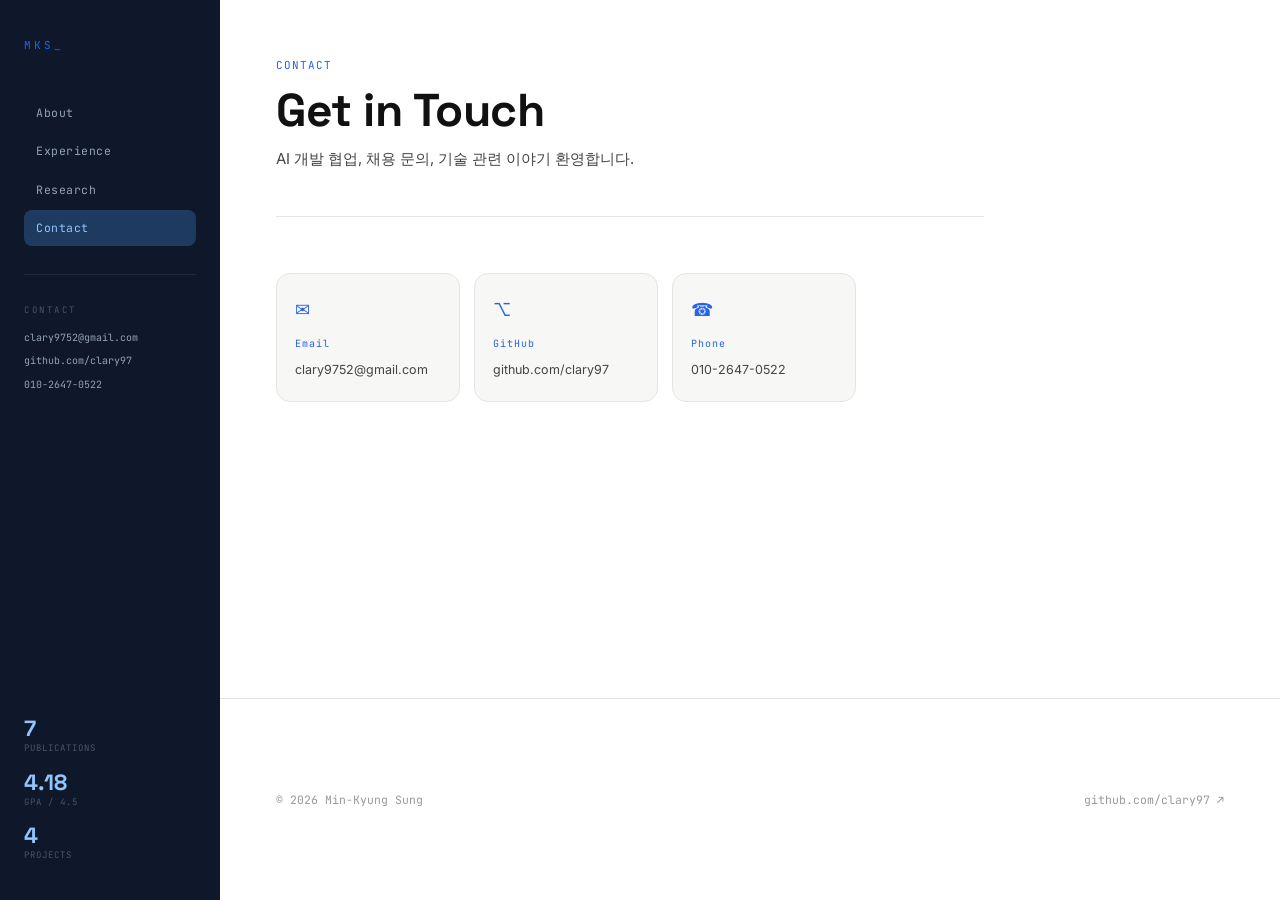
==== commit 28d451e8: "Update contact.html" ====
--- a/contact.html
+++ b/contact.html
@@ -25,7 +25,7 @@
   <div class="side-stats">
     <div><div class="side-stat-num">7</div><div class="side-stat-label">PUBLICATIONS</div></div>
     <div><div class="side-stat-num">4.18</div><div class="side-stat-label">GPA / 4.5</div></div>
-    <div><div class="side-stat-num">2+</div><div class="side-stat-label">PROJECTS</div></div>
+    <div><div class="side-stat-num">4</div><div class="side-stat-label">PROJECTS</div></div>
   </div>
 </aside>
 <main>
@@ -55,7 +55,7 @@
   </section>
 </main>
 <footer class="footer">
-  <span class="mono">© 2025 Min-Kyung Sung</span>
+  <span class="mono">© 2026 Min-Kyung Sung</span>
   <a href="https://github.com/clary97" target="_blank" class="mono footer-link">github.com/clary97 ↗</a>
 </footer>
 <script src="js/main.js"></script>
--- a/css/main.css
+++ b/css/main.css
@@ -1,97 +1,146 @@
 /* ── TOKENS ── */
 :root {
-  --bg:         #0a0e1a;
-  --surface:    #111827;
-  --surface-2:  #1a2235;
-  --border:     #1e2d45;
-  --accent:     #3b82f6;
-  --accent-dim: #1d4ed8;
-  --accent-glow:#3b82f620;
-  --text:       #f1f5f9;
-  --text-mid:   #94a3b8;
-  --text-faint: #475569;
-  --green:      #10b981;
-  --mono:       'JetBrains Mono', monospace;
-  --sans:       'Inter', sans-serif;
-  --display:    'Space Grotesk', sans-serif;
-  --radius:     8px;
-  --radius-lg:  14px;
+  --bg:          #ffffff;
+  --surface:     #f7f7f5;
+  --surface-2:   #efefed;
+  --border:      #e5e5e3;
+  --accent:      #2563eb;
+  --accent-dim:  #1d4ed8;
+  --accent-glow: #2563eb10;
+  --text:        #111111;
+  --text-mid:    #444444;
+  --text-faint:  #999999;
+  --green:       #16a34a;
+  --side-bg:     #0f172a;   /* 사이드바 배경 */
+  --side-text:   #f1f5f9;
+  --side-mid:    #94a3b8;
+  --side-faint:  #475569;
+  --side-border: #1e293b;
+  --mono:        'JetBrains Mono', monospace;
+  --sans:        'Inter', sans-serif;
+  --display:     'Space Grotesk', sans-serif;
+  --radius:      8px;
+  --radius-lg:   14px;
+  --side-w:      220px;
 }
 
 *, *::before, *::after { box-sizing: border-box; margin: 0; padding: 0; }
-
 html { scroll-behavior: smooth; }
 
+/* ── 전체 레이아웃: 사이드바 + 메인 ── */
 body {
   font-family: var(--sans);
   background: var(--bg);
   color: var(--text);
-  font-size: 15px;
-  line-height: 1.7;
+  font-size: 16px;
+  line-height: 1.75;
   -webkit-font-smoothing: antialiased;
+  display: grid;
+  grid-template-columns: var(--side-w) 1fr;
   min-height: 100vh;
+}
+
+/* ── SIDEBAR ── */
+.sidebar {
+  background: var(--side-bg);
+  position: fixed;
+  top: 0; left: 0;
+  width: var(--side-w);
+  height: 100vh;
   display: flex;
   flex-direction: column;
-}
-
-main { flex: 1; max-width: 900px; margin: 0 auto; width: 100%; padding: 0 32px 80px; }
-
-/* ── NAV ── */
-.nav {
-  display: flex;
-  align-items: center;
-  justify-content: space-between;
-  padding: 0 32px;
-  height: 60px;
-  border-bottom: 1px solid var(--border);
-  position: sticky;
-  top: 0;
-  background: var(--bg);
+  padding: 36px 24px;
+  overflow-y: auto;
   z-index: 100;
-  backdrop-filter: blur(8px);
-}
-
-.nav-logo {
-  font-family: var(--mono);
-  font-size: 14px;
-  font-weight: 500;
-  color: var(--accent);
+}
+
+.side-logo {
+  font-family: var(--mono);
+  font-size: 11px;
+  color: var(--accent);
+  letter-spacing: 3px;
   text-decoration: none;
-  letter-spacing: 2px;
-}
-
-.nav-links {
-  display: flex;
+  margin-bottom: 40px;
+}
+
+.side-nav {
+  display: flex;
+  flex-direction: column;
   gap: 2px;
   list-style: none;
 }
 
-.nav-links a {
-  font-family: var(--mono);
-  font-size: 12px;
-  color: var(--text-mid);
+.side-nav a {
+  display: block;
+  font-family: var(--mono);
+  font-size: 11.5px;
+  color: var(--side-mid);
   text-decoration: none;
-  padding: 6px 14px;
+  padding: 8px 12px;
   border-radius: var(--radius);
+  letter-spacing: 0.5px;
   transition: color 0.15s, background 0.15s;
-  letter-spacing: 0.5px;
-}
-
-.nav-links a:hover { color: var(--text); background: var(--surface); }
-.nav-links a.active { color: var(--accent); background: var(--accent-glow); }
-
-.nav-toggle { display: none; background: none; border: none; color: var(--text-mid); font-size: 18px; cursor: pointer; }
-
-/* ── CURSOR BLINK ── */
-.cursor-blink {
-  animation: blink 1.1s step-end infinite;
-  color: var(--accent);
-}
-@keyframes blink { 0%, 100% { opacity: 1; } 50% { opacity: 0; } }
-
-/* ── HERO ── */
+}
+
+.side-nav a:hover  { color: var(--side-text); background: var(--side-border); }
+.side-nav a.active { color: #93c5fd; background: #1e3a5f; }
+
+/* 구분선 */
+.side-divider {
+  height: 1px;
+  background: var(--side-border);
+  margin: 28px 0;
+}
+
+.side-section-label {
+  font-family: var(--mono);
+  font-size: 9px;
+  color: var(--side-faint);
+  letter-spacing: 2.5px;
+  margin-bottom: 10px;
+}
+
+.side-contact { display: flex; flex-direction: column; gap: 6px; }
+
+.side-contact a,
+.side-contact span {
+  font-family: var(--mono);
+  font-size: 10px;
+  color: var(--side-mid);
+  text-decoration: none;
+  word-break: break-all;
+  transition: color 0.15s;
+}
+.side-contact a:hover { color: var(--side-text); }
+
+/* 사이드바 하단 핵심 수치 */
+.side-stats { display: flex; flex-direction: column; gap: 14px; margin-top: auto; padding-top: 28px; }
+
+.side-stat-num {
+  font-family: var(--display);
+  font-size: 22px;
+  font-weight: 700;
+  color: #93c5fd;
+  line-height: 1;
+}
+.side-stat-label {
+  font-family: var(--mono);
+  font-size: 9px;
+  color: var(--side-faint);
+  letter-spacing: 1px;
+  margin-top: 2px;
+}
+
+/* ── MAIN (우측 스크롤 영역) ── */
+main {
+  grid-column: 2;
+  padding: 0 56px 80px;
+  max-width: 820px;
+}
+
+/* ── HERO: 이름 크게 ── */
 .hero {
-  padding: 80px 0 64px;
+  padding: 64px 0 56px;
   border-bottom: 1px solid var(--border);
   margin-bottom: 64px;
 }
@@ -100,15 +149,15 @@
   display: flex;
   gap: 8px;
   flex-wrap: wrap;
-  margin-bottom: 24px;
+  margin-bottom: 20px;
 }
 
 .hero-name {
   font-family: var(--display);
-  font-size: clamp(40px, 7vw, 72px);
+  font-size: clamp(48px, 7vw, 80px);   /* C처럼 크게 */
   font-weight: 700;
-  line-height: 1.05;
-  letter-spacing: -1px;
+  line-height: 1.0;
+  letter-spacing: -2px;
   color: var(--text);
   margin-bottom: 20px;
   min-height: 1.1em;
@@ -117,24 +166,23 @@
 .hero-name .accent-char { color: var(--accent); }
 
 .hero-sub {
-  font-size: 18px;
-  color: var(--text-mid);
-  line-height: 1.6;
-  margin-bottom: 36px;
-  max-width: 480px;
+  font-size: 17px;
+  color: var(--text-mid);
+  line-height: 1.65;
+  margin-bottom: 32px;
+  max-width: 520px;
 }
 
 .hero-cta {
   display: flex;
   gap: 12px;
-  margin-bottom: 56px;
   flex-wrap: wrap;
 }
 
 .btn {
   font-family: var(--mono);
-  font-size: 13px;
-  padding: 10px 22px;
+  font-size: 12.5px;
+  padding: 9px 20px;
   border-radius: var(--radius);
   text-decoration: none;
   border: none;
@@ -142,13 +190,8 @@
   transition: all 0.15s;
   letter-spacing: 0.5px;
 }
-
-.btn-primary {
-  background: var(--accent);
-  color: #fff;
-}
+.btn-primary { background: var(--accent); color: #fff; }
 .btn-primary:hover { background: var(--accent-dim); }
-
 .btn-ghost {
   background: transparent;
   color: var(--text-mid);
@@ -156,550 +199,405 @@
 }
 .btn-ghost:hover { border-color: var(--accent); color: var(--accent); }
 
-.hero-stats {
-  display: flex;
-  align-items: center;
-  gap: 32px;
-}
-
-.stat { display: flex; flex-direction: column; }
-.stat-num {
-  font-family: var(--display);
-  font-size: 28px;
-  font-weight: 700;
-  color: var(--accent);
-  line-height: 1;
-}
-.stat-label {
-  font-family: var(--mono);
-  font-size: 11px;
+/* ── SECTIONS ── */
+.section { margin-bottom: 72px; }
+
+.section-label {
+  font-size: 10px;
   color: var(--text-faint);
-  margin-top: 4px;
-  letter-spacing: 0.5px;
-}
-.stat-divider {
-  width: 1px;
-  height: 36px;
-  background: var(--border);
-}
-
-/* ── SECTIONS ── */
-.section {
-  margin-bottom: 72px;
-}
-
-.section-label {
-  font-size: 12px;
-  color: var(--accent);
-  letter-spacing: 1px;
+  letter-spacing: 3px;
   margin-bottom: 28px;
-}
-
-/* ── PAGE HERO ── */
+  border-bottom: 1px solid var(--border);
+  padding-bottom: 10px;
+}
+
+/* ── PAGE HERO (내부 페이지용) ── */
 .page-hero {
-  padding: 56px 0 48px;
+  padding: 56px 0 44px;
   border-bottom: 1px solid var(--border);
   margin-bottom: 56px;
 }
-
 .page-eyebrow {
-  font-size: 12px;
+  font-size: 11px;
   color: var(--accent);
   letter-spacing: 1px;
-  margin-bottom: 12px;
-}
-
+  margin-bottom: 10px;
+}
 .page-title {
   font-family: var(--display);
-  font-size: clamp(32px, 5vw, 52px);
+  font-size: clamp(30px, 4vw, 46px);
   font-weight: 700;
   line-height: 1.1;
   letter-spacing: -0.5px;
 }
-
 .page-subtitle {
-  font-size: 16px;
-  color: var(--text-mid);
-  margin-top: 12px;
+  font-size: 15px;
+  color: var(--text-mid);
+  margin-top: 10px;
 }
 
 /* ── PROFILE ── */
 .profile-grid {
   display: grid;
-  grid-template-columns: 1fr 260px;
+  grid-template-columns: 1fr 240px;
   gap: 48px;
   align-items: start;
 }
 
 .profile-text p {
   color: var(--text-mid);
-  margin-bottom: 14px;
-  font-size: 15px;
-  line-height: 1.75;
-}
-
+  margin-bottom: 16px;
+  font-size: 15.5px;
+  line-height: 1.85;
+}
 .profile-text em { font-style: italic; color: var(--text); }
 
 .profile-motto {
   color: var(--text) !important;
-  font-size: 14px !important;
+  font-size: 14.5px !important;
   border-left: 2px solid var(--accent);
   padding-left: 16px !important;
   margin-top: 24px !important;
 }
 
-.profile-meta { display: flex; flex-direction: column; gap: 24px; }
+.profile-meta { display: flex; flex-direction: column; gap: 20px; }
 
 .meta-block {
   border: 1px solid var(--border);
   border-radius: var(--radius-lg);
-  padding: 16px 18px;
+  padding: 14px 16px;
   background: var(--surface);
 }
-
 .meta-label {
-  font-size: 11px;
+  font-size: 10px;
   color: var(--accent);
   letter-spacing: 1px;
-  margin-bottom: 6px;
-}
-
+  margin-bottom: 5px;
+}
 .meta-value {
   font-family: var(--display);
-  font-size: 15px;
+  font-size: 14.5px;
   font-weight: 600;
   color: var(--text);
 }
-
 .meta-value .accent { color: var(--accent); }
-
 .meta-sub {
   font-size: 12px;
   color: var(--text-faint);
   margin-top: 2px;
 }
-
 .gpa-badge {
   display: inline-block;
-  margin-top: 8px;
-  font-size: 11px;
+  margin-top: 7px;
+  font-size: 10.5px;
   color: var(--accent);
   background: var(--accent-glow);
-  border: 1px solid var(--accent)40;
+  border: 1px solid #2563eb25;
   padding: 2px 8px;
   border-radius: 4px;
 }
 
 /* ── SKILLS ── */
-.skills-grid { display: flex; flex-direction: column; gap: 16px; }
-
-.skill-group { display: grid; grid-template-columns: 120px 1fr; gap: 16px; align-items: start; }
-
+.skills-grid { display: flex; flex-direction: column; gap: 14px; }
+.skill-group { display: grid; grid-template-columns: 110px 1fr; gap: 14px; align-items: start; }
 .skill-group-label {
   font-family: var(--mono);
-  font-size: 11.5px;
+  font-size: 11px;
   color: var(--text-faint);
   padding-top: 4px;
-  letter-spacing: 0.3px;
-}
-
+}
 .tags { display: flex; flex-wrap: wrap; gap: 6px; }
-
 .tag {
   font-family: var(--mono);
-  font-size: 11.5px;
+  font-size: 11px;
   background: var(--surface);
-  color: var(--accent);
+  color: var(--text-mid);
   border: 1px solid var(--border);
   padding: 3px 10px;
   border-radius: 4px;
-  letter-spacing: 0.3px;
-}
-
-.tag.tag-sm {
-  font-size: 10.5px;
-  padding: 2px 8px;
-}
+}
+.tag.tag-sm { font-size: 10px; padding: 2px 8px; }
 
 /* ── AWARDS ── */
-.awards-list { display: flex; flex-direction: column; gap: 16px; }
-
+.awards-list { display: flex; flex-direction: column; gap: 12px; }
 .award-item {
   display: flex;
   justify-content: space-between;
   align-items: flex-start;
-  gap: 24px;
-  padding: 16px 20px;
+  gap: 20px;
+  padding: 14px 18px;
   border: 1px solid var(--border);
   border-radius: var(--radius-lg);
   background: var(--surface);
   transition: border-color 0.15s;
 }
-
-.award-item:hover { border-color: var(--accent)60; }
-
+.award-item:hover { border-color: #2563eb50; }
 .award-left { display: flex; flex-direction: column; gap: 4px; }
-
 .award-rank {
   font-family: var(--display);
-  font-size: 14px;
+  font-size: 13.5px;
   font-weight: 600;
   color: var(--accent);
 }
-
-.award-desc {
-  font-size: 13px;
-  color: var(--text-mid);
-  line-height: 1.5;
-}
-
-.award-date {
-  font-size: 11px;
-  color: var(--text-faint);
-  white-space: nowrap;
-  margin-top: 2px;
-}
-
-/* ── EXPERIENCE TIMELINE ── */
+.award-desc { font-size: 13px; color: var(--text-mid); line-height: 1.55; }
+.award-date { font-size: 10.5px; color: var(--text-faint); white-space: nowrap; margin-top: 2px; }
+
+/* ── EXPERIENCE ── */
 .exp-entry {
   display: grid;
-  grid-template-columns: 110px 1fr;
-  gap: 0 32px;
-  margin-bottom: 64px;
-}
-
+  grid-template-columns: 100px 1fr;
+  gap: 0 28px;
+  margin-bottom: 60px;
+}
 .exp-entry:last-child { margin-bottom: 0; }
-
 .exp-sidebar { display: flex; flex-direction: column; align-items: flex-end; }
-
 .exp-period {
-  font-size: 11px;
+  font-size: 10.5px;
   color: var(--text-faint);
   text-align: right;
   line-height: 1.6;
   padding-top: 4px;
 }
-
 .exp-line {
-  flex: 1;
-  width: 1px;
+  flex: 1; width: 1px;
   background: var(--border);
-  margin: 12px 0 0;
+  margin: 10px 0 0;
   align-self: center;
   margin-right: -1px;
-  position: relative;
-}
-
-.exp-main {}
-
+}
 .exp-header {
   display: flex;
   justify-content: space-between;
   align-items: flex-start;
-  margin-bottom: 12px;
-}
-
+  margin-bottom: 10px;
+}
 .exp-company {
   font-family: var(--display);
-  font-size: 19px;
+  font-size: 18px;
   font-weight: 600;
   color: var(--text);
 }
-
 .exp-role {
-  font-size: 12px;
+  font-size: 11.5px;
   color: var(--accent);
   letter-spacing: 0.5px;
-  margin-top: 3px;
-}
-
+  margin-top: 2px;
+}
 .status-badge {
   font-family: var(--mono);
-  font-size: 10.5px;
-  color: var(--green);
-  background: #10b98120;
-  border: 1px solid #10b98140;
+  font-size: 10px;
+  color: #16a34a;
+  background: #f0fdf4;
+  border: 1px solid #bbf7d0;
   padding: 2px 10px;
   border-radius: 20px;
-  letter-spacing: 0.5px;
-}
-
+}
 .research-focus {
-  font-size: 12px;
-  color: var(--accent);
-  margin-bottom: 20px;
-  letter-spacing: 0.3px;
+  font-size: 11.5px;
+  color: var(--accent);
+  margin-bottom: 18px;
   font-style: italic;
 }
-
 .project-card {
   border: 1px solid var(--border);
   border-radius: var(--radius-lg);
-  padding: 20px 22px;
+  padding: 18px 20px;
   background: var(--surface);
-  margin-bottom: 16px;
+  margin-bottom: 12px;
   transition: border-color 0.15s;
 }
-
-.project-card:hover { border-color: var(--accent)50; }
+.project-card:hover { border-color: #2563eb50; }
 .project-card:last-child { margin-bottom: 0; }
-
 .project-card-header {
   display: flex;
   justify-content: space-between;
   align-items: flex-start;
-  gap: 16px;
-  margin-bottom: 14px;
+  gap: 14px;
+  margin-bottom: 12px;
   flex-wrap: wrap;
 }
-
 .project-name {
   font-family: var(--display);
-  font-size: 14px;
+  font-size: 13.5px;
   font-weight: 600;
   color: var(--text);
   line-height: 1.4;
 }
-
 .project-period {
   display: block;
-  font-size: 11px;
+  font-size: 10.5px;
   color: var(--text-faint);
-  margin-top: 3px;
-}
-
-.project-tags { display: flex; flex-wrap: wrap; gap: 5px; }
-
+  margin-top: 2px;
+}
+.project-tags { display: flex; flex-wrap: wrap; gap: 4px; }
 .bullet-list { list-style: none; display: flex; flex-direction: column; gap: 10px; }
-
 .bullet-list li {
-  font-size: 13px;
-  color: var(--text-mid);
-  line-height: 1.65;
+  font-size: 13.5px;
+  color: var(--text-mid);
+  line-height: 1.7;
   padding-left: 16px;
   position: relative;
 }
-
 .bullet-list li::before {
   content: '▸';
   position: absolute;
   left: 0;
   color: var(--accent);
-  font-size: 11px;
-  top: 3px;
-}
-
+  font-size: 10px;
+  top: 4px;
+}
 .bullet-title {
   display: inline;
   font-weight: 600;
   color: var(--text);
   margin-right: 6px;
 }
-
 .metrics-row {
   display: flex;
   gap: 24px;
-  margin-top: 16px;
-  padding-top: 16px;
+  margin-top: 14px;
+  padding-top: 14px;
   border-top: 1px solid var(--border);
   flex-wrap: wrap;
 }
-
 .metric { display: flex; flex-direction: column; }
-
 .metric-val {
   font-family: var(--display);
-  font-size: 20px;
+  font-size: 19px;
   font-weight: 700;
   color: var(--accent);
   line-height: 1;
 }
-
 .metric-label {
   font-family: var(--mono);
-  font-size: 10.5px;
+  font-size: 10px;
   color: var(--text-faint);
   margin-top: 3px;
   letter-spacing: 0.3px;
 }
 
 /* ── PUBLICATIONS ── */
-.pub-filters {
-  display: flex;
-  gap: 6px;
-  margin-bottom: 32px;
-  flex-wrap: wrap;
-}
-
+.pub-filters { display: flex; gap: 6px; margin-bottom: 28px; flex-wrap: wrap; }
 .filter-btn {
   font-family: var(--mono);
-  font-size: 12px;
+  font-size: 11.5px;
   background: transparent;
   color: var(--text-mid);
   border: 1px solid var(--border);
-  padding: 6px 16px;
+  padding: 5px 14px;
   border-radius: var(--radius);
   cursor: pointer;
   transition: all 0.15s;
-  letter-spacing: 0.5px;
-}
-
-.filter-btn:hover { border-color: var(--accent)60; color: var(--text); }
-.filter-btn.active { background: var(--accent-glow); border-color: var(--accent)60; color: var(--accent); }
-
+}
+.filter-btn:hover { border-color: #2563eb50; color: var(--text); }
+.filter-btn.active { background: var(--accent-glow); border-color: #2563eb50; color: var(--accent); }
 .pub-list { display: flex; flex-direction: column; gap: 2px; }
-
 .pub-item {
   display: grid;
-  grid-template-columns: 36px 1fr;
-  gap: 20px;
-  padding: 20px;
+  grid-template-columns: 32px 1fr;
+  gap: 18px;
+  padding: 18px;
   border-radius: var(--radius-lg);
   border: 1px solid transparent;
   transition: all 0.15s;
   align-items: start;
 }
-
 .pub-item:hover { background: var(--surface); border-color: var(--border); }
 .pub-item.hidden { display: none; }
-
-.pub-number {
-  font-size: 12px;
-  color: var(--text-faint);
-  padding-top: 2px;
-}
-
-.pub-venue-row {
-  display: flex;
-  align-items: baseline;
-  gap: 10px;
-  margin-bottom: 6px;
-}
-
+.pub-number { font-size: 11.5px; color: var(--text-faint); padding-top: 2px; }
+.pub-venue-row { display: flex; align-items: baseline; gap: 8px; margin-bottom: 5px; }
 .pub-venue {
   font-family: var(--mono);
-  font-size: 11px;
-  padding: 2px 8px;
+  font-size: 10.5px;
+  padding: 2px 7px;
   border-radius: 4px;
   font-style: italic;
-  letter-spacing: 0.3px;
-}
-
-.pub-venue.journal { background: var(--accent-glow); color: var(--accent); border: 1px solid var(--accent)30; }
-.pub-venue.conference { background: #7c3aed20; color: #a78bfa; border: 1px solid #7c3aed30; }
-
-.pub-year {
-  font-size: 11px;
-  color: var(--text-faint);
-}
-
+}
+.pub-venue.journal   { background: var(--accent-glow); color: var(--accent); border: 1px solid #2563eb25; }
+.pub-venue.conference{ background: #f3f0ff; color: #6d28d9; border: 1px solid #ddd6fe; }
+.pub-year { font-size: 10.5px; color: var(--text-faint); }
 .pub-title {
   font-family: var(--display);
-  font-size: 14px;
+  font-size: 13.5px;
   font-weight: 500;
   color: var(--text);
-  line-height: 1.5;
-  margin-bottom: 6px;
-}
-
-.pub-authors {
-  font-size: 12px;
-  color: var(--text-faint);
-  line-height: 1.5;
-}
-
-.pub-authors strong { color: var(--text); font-weight: 600; }
+  line-height: 1.55;
+  margin-bottom: 5px;
+}
+.pub-authors { font-size: 12px; color: var(--text-faint); line-height: 1.5; }
+.pub-authors strong { color: var(--text-mid); font-weight: 600; }
 
 /* ── CONTACT ── */
-.contact-section { max-width: 640px; }
-
-.contact-grid {
-  display: grid;
-  grid-template-columns: repeat(3, 1fr);
-  gap: 16px;
-}
-
+.contact-section { max-width: 580px; }
+.contact-grid { display: grid; grid-template-columns: repeat(3, 1fr); gap: 14px; }
 .contact-card {
   display: flex;
   flex-direction: column;
   align-items: flex-start;
-  gap: 8px;
-  padding: 24px 20px;
+  gap: 7px;
+  padding: 20px 18px;
   border: 1px solid var(--border);
   border-radius: var(--radius-lg);
   background: var(--surface);
   text-decoration: none;
   transition: all 0.15s;
 }
-
-.contact-card:not(.no-link):hover {
-  border-color: var(--accent)60;
-  background: var(--surface-2);
-}
-
-.contact-icon {
-  font-size: 20px;
-  color: var(--accent);
-  margin-bottom: 4px;
-}
-
-.contact-label {
-  font-size: 11px;
-  color: var(--accent);
-  letter-spacing: 1px;
-}
-
-.contact-value {
-  font-size: 13px;
-  color: var(--text-mid);
-  word-break: break-all;
-}
+.contact-card:not(.no-link):hover { border-color: #2563eb50; background: var(--surface-2); }
+.contact-icon { font-size: 18px; color: var(--accent); margin-bottom: 2px; }
+.contact-label { font-size: 10px; color: var(--accent); letter-spacing: 1px; }
+.contact-value { font-size: 12.5px; color: var(--text-mid); word-break: break-all; }
 
 /* ── FOOTER ── */
 .footer {
   border-top: 1px solid var(--border);
-  padding: 20px 32px;
+  padding: 18px 56px;
   display: flex;
   justify-content: space-between;
   align-items: center;
-  font-size: 12px;
+  font-size: 11.5px;
   color: var(--text-faint);
-}
-
-.footer-link {
-  color: var(--text-faint);
-  text-decoration: none;
-  transition: color 0.15s;
-}
-
+  grid-column: 2;
+}
+.footer-link { color: var(--text-faint); text-decoration: none; transition: color 0.15s; }
 .footer-link:hover { color: var(--accent); }
 
 /* ── UTIL ── */
 .mono { font-family: var(--mono); }
 .tag-pill {
-  font-size: 11px;
+  font-size: 10.5px;
   background: var(--surface);
   color: var(--text-mid);
   border: 1px solid var(--border);
   padding: 3px 10px;
   border-radius: 20px;
-  letter-spacing: 0.3px;
 }
 .accent { color: var(--accent); }
+.cursor-blink { animation: blink 1.1s step-end infinite; color: var(--accent); }
+@keyframes blink { 0%,100%{opacity:1} 50%{opacity:0} }
 
 /* ── RESPONSIVE ── */
-@media (max-width: 680px) {
-  main { padding: 0 20px 60px; }
-  .nav { padding: 0 20px; }
-  .nav-links { display: none; }
-  .nav-links.open { display: flex; flex-direction: column; position: fixed; top: 60px; left: 0; right: 0; background: var(--bg); padding: 16px; border-bottom: 1px solid var(--border); z-index: 99; }
-  .nav-toggle { display: block; }
+@media (max-width: 768px) {
+  body { grid-template-columns: 1fr; }
+  .sidebar {
+    position: static;
+    width: 100%;
+    height: auto;
+    flex-direction: row;
+    align-items: center;
+    padding: 0 20px;
+    height: 56px;
+    border-bottom: 1px solid var(--side-border);
+  }
+  .side-logo { margin-bottom: 0; margin-right: 20px; }
+  .side-nav { flex-direction: row; gap: 0; }
+  .side-nav a { padding: 6px 10px; font-size: 10.5px; }
+  .side-divider, .side-section-label, .side-contact, .side-stats { display: none; }
+  main { grid-column: 1; padding: 0 20px 60px; }
   .profile-grid { grid-template-columns: 1fr; }
   .exp-entry { grid-template-columns: 1fr; }
-  .exp-sidebar { flex-direction: row; align-items: center; gap: 12px; margin-bottom: 16px; }
+  .exp-sidebar { flex-direction: row; align-items: center; gap: 10px; margin-bottom: 12px; }
   .exp-period { text-align: left; }
-  .exp-line { flex: 1; height: 1px; width: auto; margin: 0; }
+  .exp-line { flex:1; height:1px; width:auto; margin:0; }
   .contact-grid { grid-template-columns: 1fr; }
-  .hero-stats { flex-wrap: wrap; gap: 20px; }
-  .footer { flex-direction: column; gap: 8px; text-align: center; }
-}
+  .footer { grid-column: 1; padding: 16px 20px; flex-direction: column; gap: 6px; }
+}
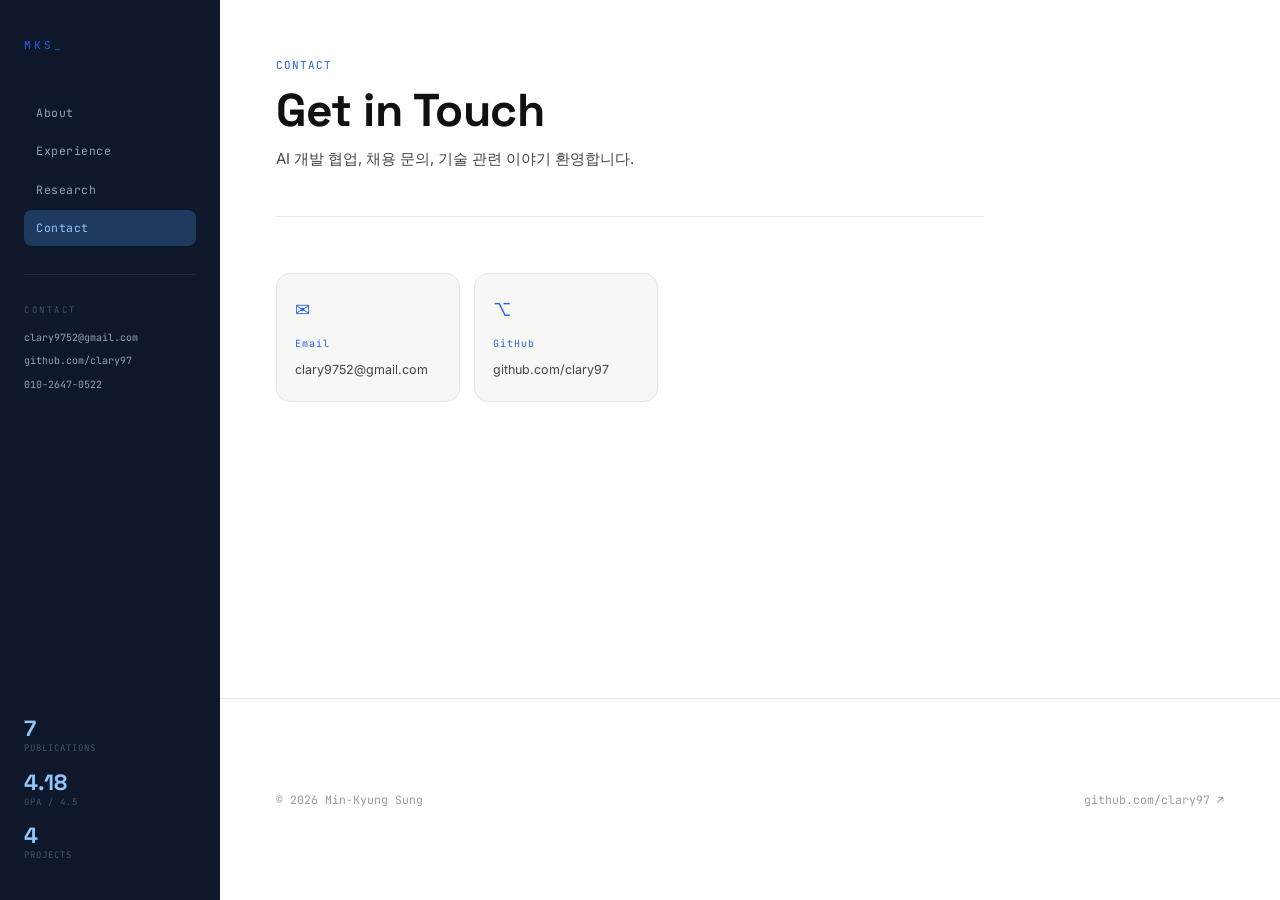
==== commit 4e8421b0: "Update contact.html" ====
--- a/contact.html
+++ b/contact.html
@@ -46,11 +46,6 @@
         <div class="contact-label mono">GitHub</div>
         <div class="contact-value">github.com/clary97</div>
       </a>
-      <div class="contact-card no-link">
-        <div class="contact-icon">☎</div>
-        <div class="contact-label mono">Phone</div>
-        <div class="contact-value">010-2647-0522</div>
-      </div>
     </div>
   </section>
 </main>
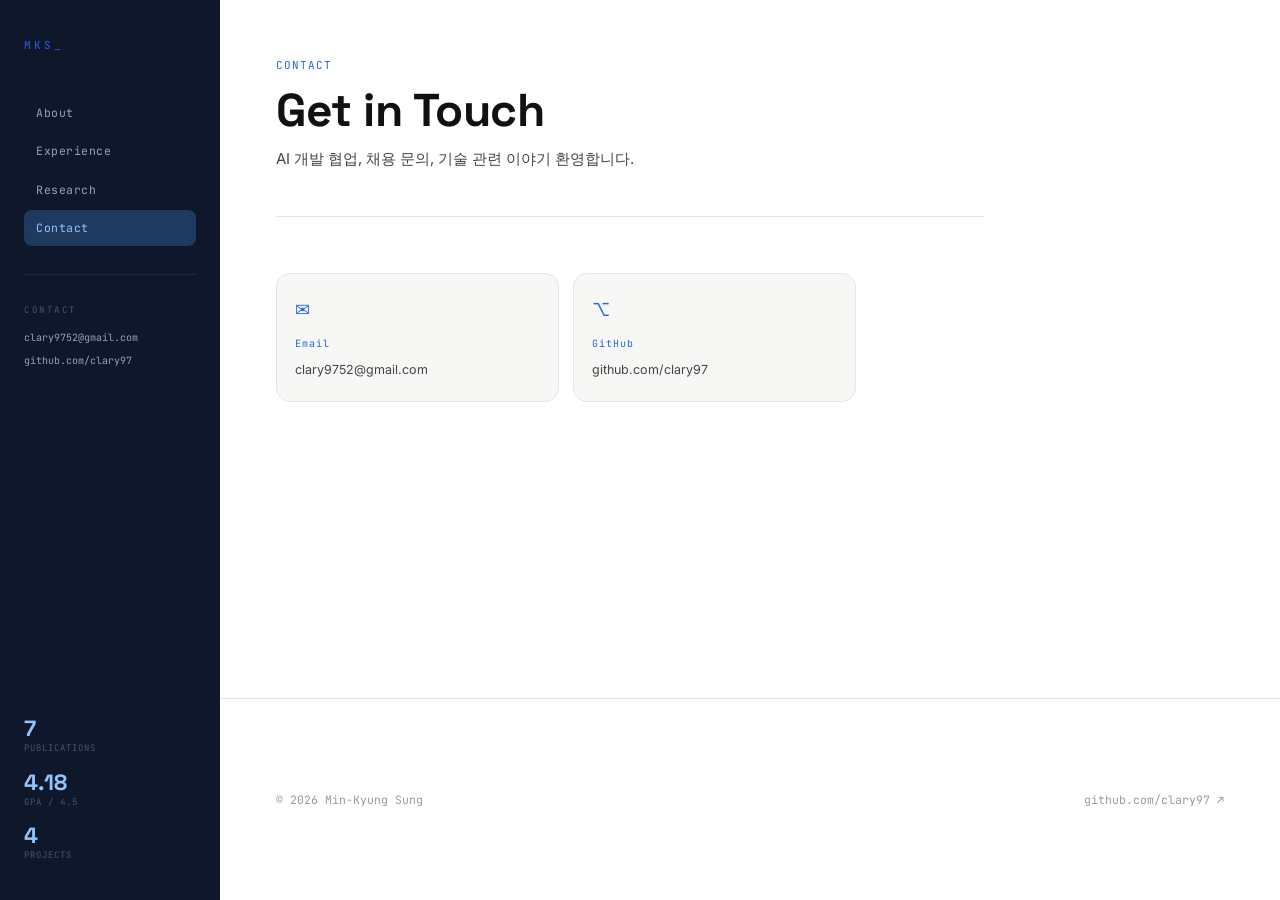
==== commit 335f9713: "Update contact.html" ====
--- a/contact.html
+++ b/contact.html
@@ -20,7 +20,6 @@
   <div class="side-contact">
     <a href="mailto:clary9752@gmail.com">clary9752@gmail.com</a>
     <a href="https://github.com/clary97" target="_blank">github.com/clary97</a>
-    <span>010-2647-0522</span>
   </div>
   <div class="side-stats">
     <div><div class="side-stat-num">7</div><div class="side-stat-label">PUBLICATIONS</div></div>
--- a/css/main.css
+++ b/css/main.css
@@ -529,7 +529,7 @@
 
 /* ── CONTACT ── */
 .contact-section { max-width: 580px; }
-.contact-grid { display: grid; grid-template-columns: repeat(3, 1fr); gap: 14px; }
+.contact-grid { display: grid; grid-template-columns: repeat(2, 1fr); gap: 14px; }
 .contact-card {
   display: flex;
   flex-direction: column;
